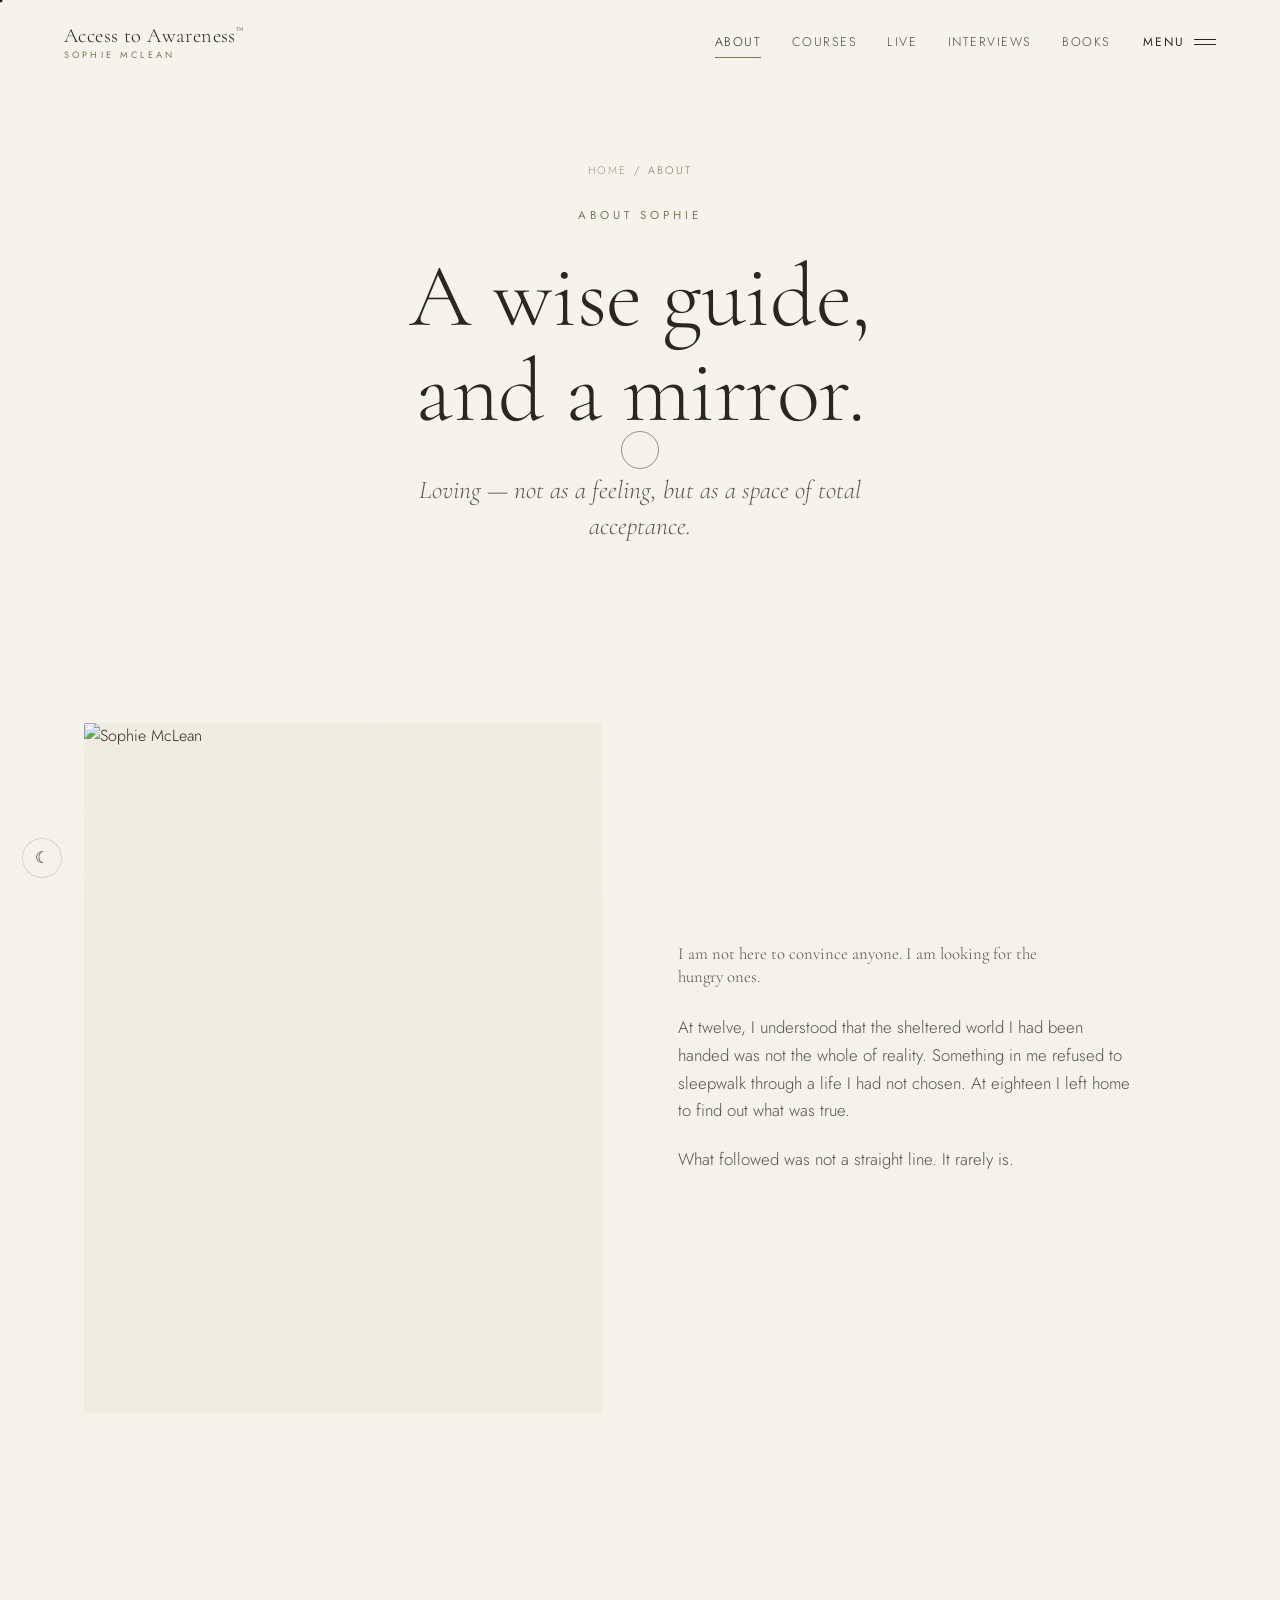
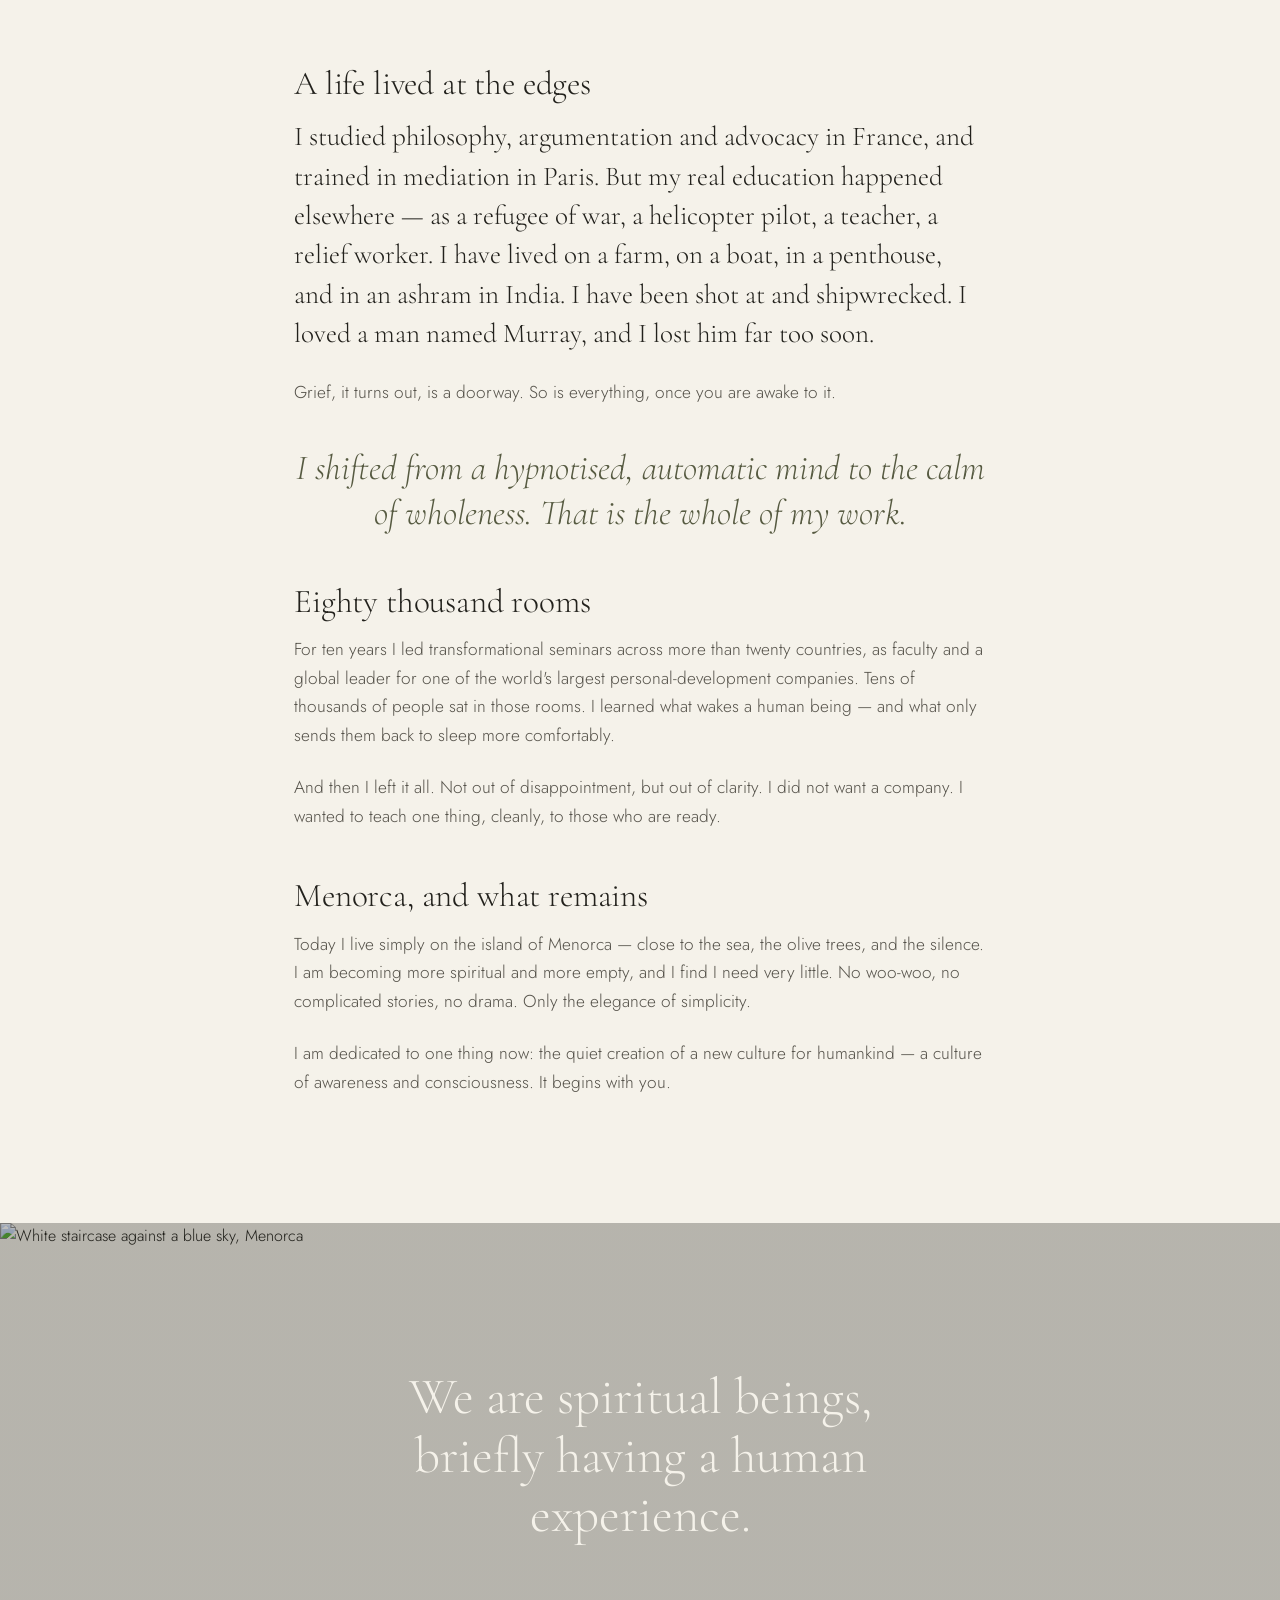
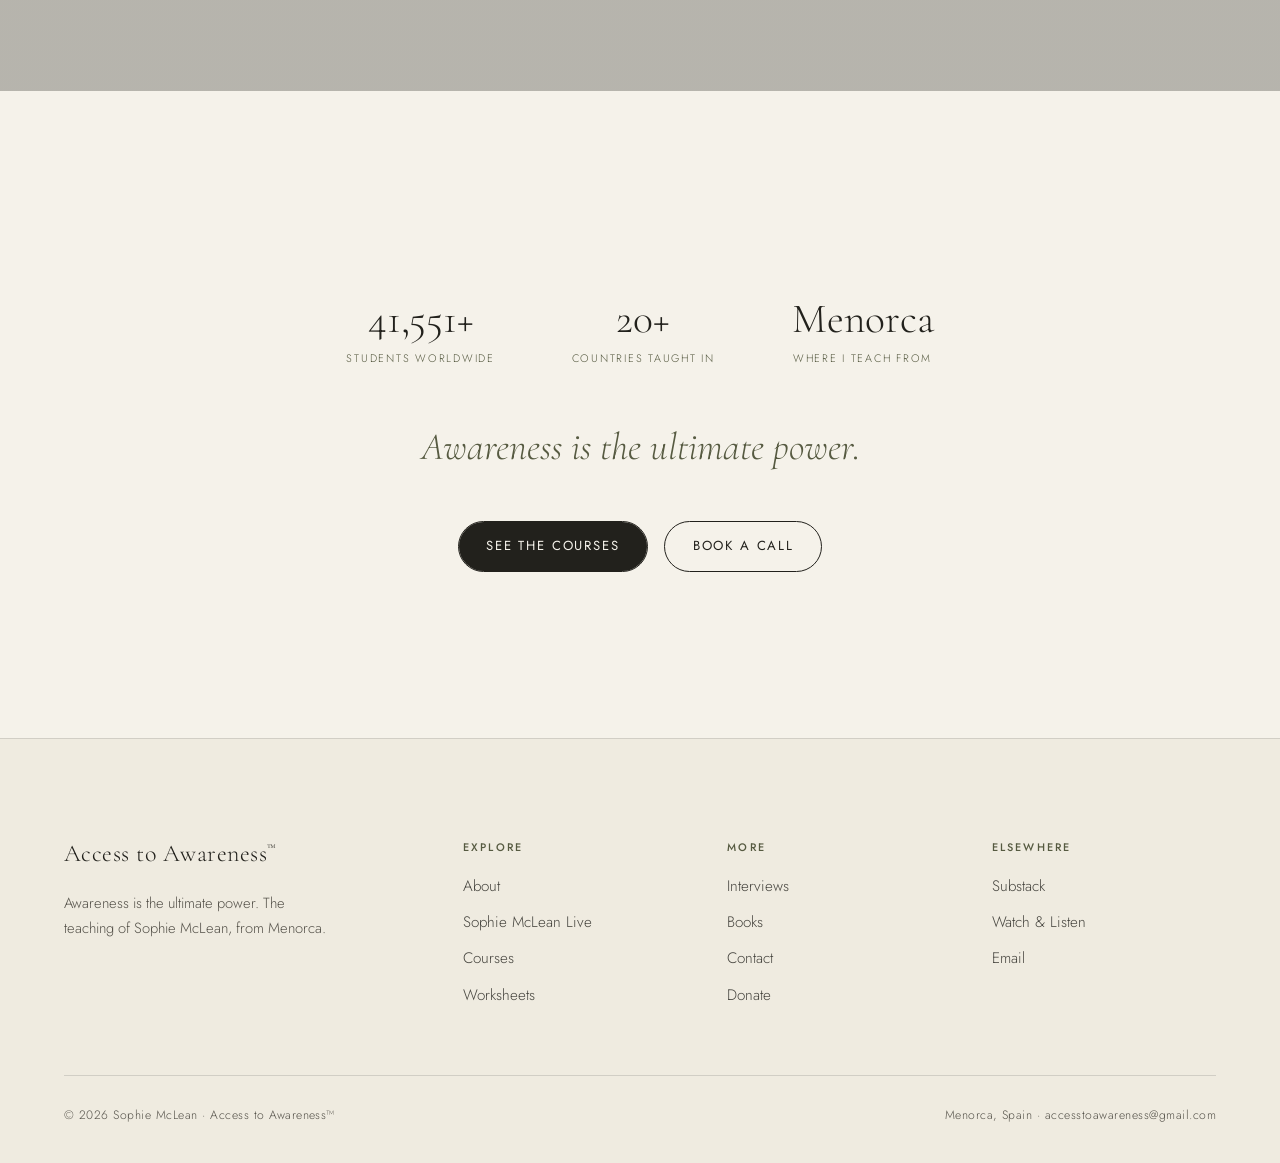
==== about.html @ 6981c4a0 "Build full multi-page site: About, Courses, Live, Interviews, Books, Worksheets, Contact, Donate + s" ====
<!DOCTYPE html>
<html lang="en">
<head>
<meta charset="UTF-8" />
<meta name="viewport" content="width=device-width, initial-scale=1.0" />
<title>About — Access to Awareness™ · Sophie McLean</title>
<meta name="description" content="The story of Sophie McLean — from a sheltered childhood and an awakening at twelve, to teaching tens of thousands, to a simple life in Menorca." />
<link rel="preconnect" href="https://fonts.googleapis.com" />
<link rel="preconnect" href="https://fonts.gstatic.com" crossorigin />
<link href="https://fonts.googleapis.com/css2?family=Cormorant+Garamond:ital,wght@0,300;0,400;0,500;1,300;1,400&family=Jost:wght@300;400;500&display=swap" rel="stylesheet" />
<link rel="stylesheet" href="styles.css" />
</head>
<body>

<div class="grain"></div>
<div class="progress" id="progress"></div>
<div class="cursor-ring" id="ring"></div>
<div class="cursor-dot" id="dot"></div>
<button class="theme-toggle" id="themeToggle" aria-label="Toggle light and dark">☾</button>

<header class="site" id="header">
  <a href="index.html" class="brand" data-hover>Access to Awareness<sup>™</sup><span>Sophie McLean</span></a>
  <div class="nav-right">
    <nav class="nav-links">
      <a href="about.html" class="active">About</a>
      <a href="courses.html">Courses</a>
      <a href="live.html">Live</a>
      <a href="interviews.html">Interviews</a>
      <a href="books.html">Books</a>
    </nav>
    <button class="menu-toggle" id="menuOpen" data-hover>Menu <span class="bars"><i></i><i></i></span></button>
  </div>
</header>

<div class="overlay" id="overlay">
  <button class="close" id="menuClose" data-hover>Close ✕</button>
  <div class="overlay-grid">
    <nav>
      <a href="index.html"><span class="n">01</span>Home</a>
      <a href="about.html" aria-current="page"><span class="n">02</span>About</a>
      <a href="live.html"><span class="n">03</span>Sophie McLean Live</a>
      <a href="courses.html"><span class="n">04</span>Courses</a>
      <a href="worksheets.html"><span class="n">05</span>Worksheets</a>
      <a href="interviews.html"><span class="n">06</span>Interviews</a>
      <a href="books.html"><span class="n">07</span>Books</a>
      <a href="contact.html"><span class="n">08</span>Contact</a>
      <a href="donate.html"><span class="n">09</span>Donate</a>
    </nav>
    <div class="overlay-side">
      <p>For the Master Course and Mentoring, we begin with a conversation.</p>
      <a href="contact.html" class="link-u" data-hover>Book a call →</a><br><br>
      <a href="mailto:accesstoawareness@gmail.com" class="link-u" data-hover>accesstoawareness@gmail.com</a><br><br>
      <a href="https://accesstoawareness.substack.com/" target="_blank" rel="noopener" class="link-u" data-hover>Follow on Substack →</a>
    </div>
  </div>
</div>

<main>

<section class="page-hero">
  <div class="breadcrumb fade-up"><a href="index.html">Home</a> <span>/</span> <span>About</span></div>
  <p class="eyebrow fade-up">About Sophie</p>
  <h1 class="h-xl" data-split>A wise guide, and a mirror.</h1>
  <p class="sub fade-up">Loving — not as a feeling, but as a space of total acceptance.</p>
</section>

<section class="pad-sm">
  <div class="wrap split">
    <div class="split-media tall img-mask fade-up">
      <img src="https://static.wixstatic.com/media/114c2f_4074ce742d4e44aca54e4f12869a3685~mv2.png/v1/fill/w_1000,h_1333,al_c,q_85/file.jpg" alt="Sophie McLean" loading="lazy" />
    </div>
    <div class="split-copy">
      <p class="lead fade-up" style="margin-bottom:1.6rem;">I am not here to convince anyone. I am looking for the hungry ones.</p>
      <p class="fade-up">At twelve, I understood that the sheltered world I had been handed was not the whole of reality. Something in me refused to sleepwalk through a life I had not chosen. At eighteen I left home to find out what was true.</p>
      <p class="fade-up">What followed was not a straight line. It rarely is.</p>
    </div>
  </div>
</section>

<section class="pad-sm">
  <div class="wrap-narrow prose">
    <h3 class="fade-up">A life lived at the edges</h3>
    <p class="fade-up">I studied philosophy, argumentation and advocacy in France, and trained in mediation in Paris. But my real education happened elsewhere — as a refugee of war, a helicopter pilot, a teacher, a relief worker. I have lived on a farm, on a boat, in a penthouse, and in an ashram in India. I have been shot at and shipwrecked. I loved a man named Murray, and I lost him far too soon.</p>
    <p class="fade-up">Grief, it turns out, is a doorway. So is everything, once you are awake to it.</p>

    <p class="pull fade-up">I shifted from a hypnotised, automatic mind to the calm of wholeness. That is the whole of my work.</p>

    <h3 class="fade-up">Eighty thousand rooms</h3>
    <p class="fade-up">For ten years I led transformational seminars across more than twenty countries, as faculty and a global leader for one of the world's largest personal-development companies. Tens of thousands of people sat in those rooms. I learned what wakes a human being — and what only sends them back to sleep more comfortably.</p>
    <p class="fade-up">And then I left it all. Not out of disappointment, but out of clarity. I did not want a company. I wanted to teach one thing, cleanly, to those who are ready.</p>

    <h3 class="fade-up">Menorca, and what remains</h3>
    <p class="fade-up">Today I live simply on the island of Menorca — close to the sea, the olive trees, and the silence. I am becoming more spiritual and more empty, and I find I need very little. No woo-woo, no complicated stories, no drama. Only the elegance of simplicity.</p>
    <p class="fade-up">I am dedicated to one thing now: the quiet creation of a new culture for humankind — a culture of awareness and consciousness. It begins with you.</p>
  </div>
</section>

<section class="band">
  <img src="https://static.wixstatic.com/media/8c7972_aa769ffcf62e41cf9e8beae28effc1e6~mv2.jpg/v1/fill/w_1920,h_1080,al_c,q_82/file.jpg" alt="White staircase against a blue sky, Menorca" loading="lazy" />
  <div class="band-quote"><blockquote>We are spiritual beings, briefly having a human experience.</blockquote></div>
</section>

<section class="pad center">
  <div class="wrap">
    <div class="stats fade-up" style="justify-content:center;gap:clamp(2rem,6vw,5rem);">
      <div class="st"><div class="n" data-count="80000">0</div><div class="k">Students worldwide</div></div>
      <div class="st"><div class="n">20+</div><div class="k">Countries taught in</div></div>
      <div class="st"><div class="n">Menorca</div><div class="k">Where I teach from</div></div>
    </div>
    <p class="whisper fade-up" style="margin-top:3rem;font-size:clamp(1.6rem,3vw,2.4rem);">Awareness is the ultimate power.</p>
    <div class="fade-up" style="margin-top:2.6rem;display:flex;gap:1rem;justify-content:center;flex-wrap:wrap;">
      <a href="courses.html" class="btn btn--fill" data-hover>See the courses</a>
      <a href="contact.html" class="btn" data-hover>Book a call</a>
    </div>
  </div>
</section>

</main>

<footer class="site">
  <div class="foot-grid">
    <div class="foot-brand">
      <a href="index.html" class="brand" data-hover>Access to Awareness<sup>™</sup></a>
      <p>Awareness is the ultimate power. The teaching of Sophie McLean, from Menorca.</p>
    </div>
    <div class="foot-col">
      <h4>Explore</h4>
      <a href="about.html" data-hover>About</a>
      <a href="live.html" data-hover>Sophie McLean Live</a>
      <a href="courses.html" data-hover>Courses</a>
      <a href="worksheets.html" data-hover>Worksheets</a>
    </div>
    <div class="foot-col">
      <h4>More</h4>
      <a href="interviews.html" data-hover>Interviews</a>
      <a href="books.html" data-hover>Books</a>
      <a href="contact.html" data-hover>Contact</a>
      <a href="donate.html" data-hover>Donate</a>
    </div>
    <div class="foot-col">
      <h4>Elsewhere</h4>
      <a href="https://accesstoawareness.substack.com/" target="_blank" rel="noopener" data-hover>Substack</a>
      <a href="interviews.html" data-hover>Watch &amp; Listen</a>
      <a href="mailto:accesstoawareness@gmail.com" data-hover>Email</a>
    </div>
  </div>
  <div class="foot-bottom">
    <span>© <span id="yr"></span> Sophie McLean · Access to Awareness™</span>
    <span>Menorca, Spain · accesstoawareness@gmail.com</span>
  </div>
</footer>

<script src="app.js"></script>
</body>
</html>
---- styles.css ----
/* ============================================================
   ACCESS TO AWARENESS — SOPHIE McLEAN
   Shared design system  ·  quiet-luxury minimalism
   ============================================================ */

:root{
  color-scheme: light;
  --bg:#F5F2EA; --panel:#EFEBE0; --ink:#22211C; --ink-soft:#55524A;
  --olive:#6F7355; --olive-dk:#565A41; --sand:#C9BEA9;
  --line:rgba(34,33,28,0.14); --particle:74,80,56;
  --stay-bg:#22211C; --stay-text:#F5F2EA; --stay-muted:rgba(245,242,234,.62);
  --header-bg:rgba(245,242,234,.82);

  --serif:"Cormorant Garamond", Georgia, "Times New Roman", serif;
  --sans:"Jost", ui-sans-serif, system-ui, -apple-system, "Segoe UI", Helvetica, Arial, sans-serif;
  --ease:cubic-bezier(0.22,1,0.36,1);
  --gutter:clamp(1.4rem,5vw,6rem); --maxw:1240px;
}
@media (prefers-color-scheme:dark){
  :root{
    color-scheme: dark;
    --bg:#161610; --panel:#1E1E16; --ink:#ECE7DA; --ink-soft:#A7A192;
    --olive:#9AA372; --olive-dk:#B4BD88; --sand:#C9BEA9;
    --line:rgba(236,231,218,0.14); --particle:143,151,108;
    --stay-bg:#20201A; --stay-text:#ECE7DA; --stay-muted:rgba(236,231,218,.6);
    --header-bg:rgba(22,22,16,.82);
  }
}
:root[data-theme="light"]{
  color-scheme: light;
  --bg:#F5F2EA; --panel:#EFEBE0; --ink:#22211C; --ink-soft:#55524A;
  --olive:#6F7355; --olive-dk:#565A41; --sand:#C9BEA9;
  --line:rgba(34,33,28,0.14); --particle:74,80,56;
  --stay-bg:#22211C; --stay-text:#F5F2EA; --stay-muted:rgba(245,242,234,.62);
  --header-bg:rgba(245,242,234,.82);
}
:root[data-theme="dark"]{
  color-scheme: dark;
  --bg:#161610; --panel:#1E1E16; --ink:#ECE7DA; --ink-soft:#A7A192;
  --olive:#9AA372; --olive-dk:#B4BD88; --sand:#C9BEA9;
  --line:rgba(236,231,218,0.14); --particle:143,151,108;
  --stay-bg:#20201A; --stay-text:#ECE7DA; --stay-muted:rgba(236,231,218,.6);
  --header-bg:rgba(22,22,16,.82);
}

*{ margin:0; padding:0; box-sizing:border-box; }
html{ scroll-behavior:smooth; -webkit-font-smoothing:antialiased; text-rendering:optimizeLegibility; }
body{ background:var(--bg); color:var(--ink); font-family:var(--sans); font-weight:300; line-height:1.65; overflow-x:hidden; }
img{ max-width:100%; display:block; }

.grain{ position:fixed; inset:0; z-index:9998; pointer-events:none; opacity:.5; mix-blend-mode:soft-light;
  background-image:url("data:image/svg+xml,%3Csvg xmlns='http://www.w3.org/2000/svg' width='140' height='140'%3E%3Cfilter id='n'%3E%3CfeTurbulence type='fractalNoise' baseFrequency='0.85' numOctaves='3' stitchTiles='stitch'/%3E%3C/filter%3E%3Crect width='100%25' height='100%25' filter='url(%23n)'/%3E%3C/svg%3E"); }
.progress{ position:fixed; top:0; left:0; height:1px; width:0%; background:var(--olive); z-index:9997; }

.cursor-ring,.cursor-dot{ position:fixed; top:0; left:0; z-index:9999; pointer-events:none; border-radius:50%; transform:translate(-50%,-50%); }
.cursor-ring{ width:38px; height:38px; border:1px solid color-mix(in srgb,var(--ink) 45%,transparent); transition:width .3s var(--ease),height .3s var(--ease),border-color .3s var(--ease); }
.cursor-dot{ width:5px; height:5px; background:var(--ink); }
body.hovering .cursor-ring{ width:64px; height:64px; border-color:var(--olive); }
@media (hover:none),(pointer:coarse){ .cursor-ring,.cursor-dot{ display:none; } }

/* ---- type ---- */
.eyebrow{ font-family:var(--sans); font-weight:400; font-size:.72rem; letter-spacing:.34em; text-transform:uppercase; color:var(--olive); }
h1,h2,h3,h4{ font-family:var(--serif); font-weight:300; line-height:1.06; letter-spacing:-.005em; text-wrap:balance; }
.display{ font-size:clamp(3rem,9vw,8.6rem); }
.h-xl{ font-size:clamp(2.8rem,7vw,6rem); }
.h-lg{ font-size:clamp(2.4rem,5.5vw,5rem); }
.h-md{ font-size:clamp(1.9rem,3.4vw,3.1rem); }
.h-sm{ font-size:clamp(1.5rem,2.4vw,2.1rem); }
.lead{ font-family:var(--serif); font-size:clamp(1.35rem,2.4vw,2rem); font-weight:300; line-height:1.4; color:var(--ink); }
.body{ font-size:1.02rem; color:var(--ink-soft); max-width:44ch; }
.italic{ font-style:italic; }

/* ---- reveal ---- */
.reveal-line{ display:inline-block; overflow:hidden; vertical-align:top; padding-bottom:.14em; margin-bottom:-.14em; }
.word{ display:inline-block; transform:translateY(120%); transition:transform 1s var(--ease); }
.in .word{ transform:translateY(0); }
.fade-up{ opacity:0; transform:translateY(28px); transition:opacity 1.1s ease, transform 1.1s var(--ease); }
.fade-up.in{ opacity:1; transform:none; }
.img-mask{ overflow:hidden; }
.img-mask img{ transform:scale(1.12); transition:transform 1.6s var(--ease); }
.img-mask.in img{ transform:scale(1); }

/* ---- buttons / links ---- */
.btn{ --c:var(--ink); position:relative; display:inline-flex; align-items:center; gap:.7em; font-family:var(--sans); font-weight:400; font-size:.82rem; letter-spacing:.14em; text-transform:uppercase; color:var(--c); text-decoration:none; padding:1.05em 2.1em; border:1px solid var(--c); border-radius:100px; overflow:hidden; background:transparent; transition:color .5s var(--ease); cursor:pointer; z-index:0; }
.btn::before{ content:""; position:absolute; inset:0; z-index:-1; background:var(--c); transform:scaleY(0); transform-origin:bottom; transition:transform .5s var(--ease); }
.btn:hover{ color:var(--bg); }
.btn:hover::before{ transform:scaleY(1); }
.btn--fill{ color:var(--bg); }
.btn--fill::before{ transform:scaleY(1); }
.btn--fill:hover{ color:var(--ink); }
.btn--fill:hover::before{ transform:scaleY(0); }
.link-u{ position:relative; color:var(--ink); text-decoration:none; font-size:.82rem; letter-spacing:.14em; text-transform:uppercase; font-weight:400; white-space:nowrap; }
.link-u::after{ content:""; position:absolute; left:0; bottom:-4px; height:1px; width:100%; background:currentColor; transform:scaleX(0); transform-origin:right; transition:transform .5s var(--ease); }
.link-u:hover::after{ transform:scaleX(1); transform-origin:left; }

/* ---- header ---- */
header.site{ position:fixed; top:0; left:0; width:100%; z-index:1000; display:flex; align-items:center; justify-content:space-between; padding:1.6rem var(--gutter); transition:transform .5s var(--ease),background .5s,padding .5s var(--ease),border-color .5s; border-bottom:1px solid transparent; }
header.site.hidden{ transform:translateY(-100%); }
header.site.scrolled{ background:var(--header-bg); backdrop-filter:blur(14px); padding:1rem var(--gutter); border-bottom:1px solid var(--line); }
.brand{ font-family:var(--serif); font-size:1.28rem; letter-spacing:.02em; color:var(--ink); text-decoration:none; line-height:1; }
.brand sup{ font-size:.5em; vertical-align:super; }
.brand span{ display:block; font-family:var(--sans); font-size:.58rem; font-weight:400; letter-spacing:.34em; text-transform:uppercase; color:var(--olive); margin-top:.4em; }
.nav-right{ display:flex; align-items:center; gap:2rem; }
.nav-links{ display:flex; gap:1.9rem; }
.nav-links a{ font-family:var(--sans); font-size:.78rem; letter-spacing:.12em; text-transform:uppercase; color:var(--ink); text-decoration:none; opacity:.85; position:relative; }
.nav-links a::after{ content:""; position:absolute; left:0; bottom:-5px; height:1px; width:100%; background:var(--olive); transform:scaleX(0); transform-origin:right; transition:transform .45s var(--ease); }
.nav-links a:hover,.nav-links a.active{ opacity:1; }
.nav-links a:hover::after,.nav-links a.active::after{ transform:scaleX(1); transform-origin:left; }
.menu-toggle{ display:flex; align-items:center; gap:.7em; background:none; border:none; font-family:var(--sans); font-size:.76rem; letter-spacing:.18em; text-transform:uppercase; color:var(--ink); cursor:pointer; }
.menu-toggle .bars{ display:inline-flex; flex-direction:column; gap:4px; width:22px; }
.menu-toggle .bars i{ height:1px; width:100%; background:var(--ink); display:block; }
@media(max-width:1040px){ .nav-links{ display:none; } }

/* ---- overlay menu ---- */
.overlay{ position:fixed; inset:0; z-index:1200; background:#161610; color:#ECE7DA; display:flex; flex-direction:column; justify-content:center; padding:var(--gutter); clip-path:circle(0% at calc(100% - 5rem) 3rem); pointer-events:none; transition:clip-path .8s var(--ease); }
.overlay.open{ clip-path:circle(150% at calc(100% - 5rem) 3rem); pointer-events:auto; }
.overlay .close{ position:absolute; top:1.6rem; right:var(--gutter); background:none; border:none; color:#ECE7DA; font-family:var(--sans); font-size:.8rem; letter-spacing:.2em; text-transform:uppercase; cursor:pointer; }
.overlay-grid{ display:grid; grid-template-columns:1.4fr 1fr; gap:3rem; align-items:end; max-width:var(--maxw); margin:0 auto; width:100%; }
.overlay nav{ display:flex; flex-direction:column; gap:.1rem; }
.overlay nav a{ font-family:var(--serif); font-size:clamp(1.7rem,3.8vw,2.9rem); font-weight:300; color:#ECE7DA; text-decoration:none; line-height:1.24; opacity:.55; transition:opacity .4s,padding-left .4s var(--ease); width:fit-content; }
.overlay nav a:hover,.overlay nav a[aria-current]{ opacity:1; padding-left:.6rem; }
.overlay nav a .n{ font-family:var(--sans); font-size:.6rem; letter-spacing:.2em; vertical-align:top; color:#9AA372; margin-right:.7em; }
.overlay-side{ border-left:1px solid rgba(236,231,218,.18); padding-left:2.4rem; }
.overlay-side p{ color:rgba(236,231,218,.6); font-size:.92rem; margin-bottom:1.4rem; max-width:30ch; }
.overlay-side a{ color:#ECE7DA; }
@media(max-width:760px){ .overlay-grid{ grid-template-columns:1fr; gap:2rem; } .overlay-side{ border:none; padding-left:0; } }

/* ---- layout ---- */
main{ position:relative; }
.wrap{ max-width:var(--maxw); margin:0 auto; padding-left:var(--gutter); padding-right:var(--gutter); }
.wrap-narrow{ max-width:820px; margin:0 auto; padding-left:var(--gutter); padding-right:var(--gutter); }
.pad{ padding-top:clamp(6rem,13vw,11rem); padding-bottom:clamp(6rem,13vw,11rem); }
.pad-sm{ padding-top:clamp(4rem,8vw,7rem); padding-bottom:clamp(4rem,8vw,7rem); }
.center{ text-align:center; }
.panel{ background:var(--panel); }
.ink-section{ background:var(--stay-bg); color:var(--stay-text); }
.ink-section .eyebrow{ color:var(--sand); }
.ink-section h1,.ink-section h2,.ink-section h3{ color:var(--stay-text); }
.ink-section p{ color:var(--stay-muted); }
.sec-head{ margin-bottom:4rem; }
.sec-head .eyebrow{ display:block; margin-bottom:1.4rem; }

/* ---- home hero ---- */
.hero{ position:relative; min-height:100svh; display:flex; align-items:center; justify-content:center; text-align:center; padding:8rem var(--gutter) 6rem; }
#sphere{ position:absolute; inset:0; width:100%; height:100%; display:block; z-index:0; }
.hero-veil{ position:absolute; inset:0; z-index:1; background:radial-gradient(ellipse 60% 55% at 50% 46%, color-mix(in srgb,var(--bg) 55%,transparent) 0%, transparent 70%); pointer-events:none; }
.hero-inner{ position:relative; z-index:2; max-width:1000px; }
.hero .eyebrow{ margin-bottom:2rem; }
.hero .lead{ margin:2.2rem auto 0; max-width:34ch; color:var(--ink-soft); }
.hero-cta{ margin-top:3rem; display:flex; gap:1rem; justify-content:center; flex-wrap:wrap; }
.scrollcue{ position:absolute; bottom:2.2rem; left:50%; transform:translateX(-50%); z-index:2; display:flex; flex-direction:column; align-items:center; gap:.8rem; }
.scrollcue span{ font-size:.62rem; letter-spacing:.3em; text-transform:uppercase; color:var(--ink-soft); }
.scrollcue .l{ width:1px; height:52px; background:linear-gradient(var(--olive),transparent); position:relative; overflow:hidden; }
.scrollcue .l::after{ content:""; position:absolute; top:-50%; left:0; width:100%; height:50%; background:var(--ink); animation:cue 2.4s var(--ease) infinite; }
@keyframes cue{ 0%{ top:-50%; } 60%,100%{ top:100%; } }

/* ---- interior page hero ---- */
.page-hero{ padding:clamp(9rem,18vh,13rem) var(--gutter) clamp(3rem,6vw,5rem); text-align:center; position:relative; }
.page-hero .eyebrow{ display:block; margin-bottom:1.6rem; }
.page-hero h1{ margin:0 auto; max-width:16ch; }
.page-hero .sub{ margin:2rem auto 0; max-width:46ch; color:var(--ink-soft); font-family:var(--serif); font-size:clamp(1.2rem,2vw,1.6rem); font-style:italic; line-height:1.4; }
.page-hero .breadcrumb{ display:flex; gap:.6em; justify-content:center; font-size:.68rem; letter-spacing:.2em; text-transform:uppercase; color:var(--olive); margin-bottom:1.6rem; }
.page-hero .breadcrumb a{ color:var(--olive); text-decoration:none; opacity:.75; }
.page-hero .breadcrumb a:hover{ opacity:1; }

/* ---- marquee ---- */
.marquee{ border-top:1px solid var(--line); border-bottom:1px solid var(--line); overflow:hidden; padding:1.7rem 0; white-space:nowrap; }
.marquee-track{ display:inline-block; will-change:transform; animation:scrollx 42s linear infinite; }
@keyframes scrollx{ from{ transform:translateX(0);} to{ transform:translateX(-50%);} }
.marquee-track span{ font-family:var(--serif); font-style:italic; font-size:clamp(1.4rem,2.6vw,2.3rem); color:var(--ink); padding:0 2.2rem; }
.marquee-track span::after{ content:"·"; color:var(--olive); margin-left:4.4rem; }

/* ---- invite / prose ---- */
.invite{ text-align:center; }
.invite .lead{ max-width:26ch; margin:0 auto; }
.invite-body{ margin:2.6rem auto 0; max-width:52ch; color:var(--ink-soft); font-size:1.08rem; }
.invite-body p{ margin-bottom:1.4rem; }
.whisper{ margin-top:2.6rem; font-family:var(--serif); font-style:italic; font-size:1.25rem; color:var(--olive-dk); }
.prose p{ color:var(--ink-soft); font-size:1.08rem; margin-bottom:1.5rem; }
.prose p:first-of-type{ font-family:var(--serif); font-size:clamp(1.3rem,2.2vw,1.7rem); color:var(--ink); line-height:1.45; }
.prose h3{ font-size:clamp(1.6rem,2.6vw,2.2rem); margin:3rem 0 1rem; }
.prose .pull{ font-family:var(--serif); font-style:italic; font-size:clamp(1.5rem,2.8vw,2.2rem); color:var(--olive-dk); line-height:1.3; margin:2.4rem 0; text-align:center; }

/* ---- offers list ---- */
.offer{ display:grid; grid-template-columns:auto 1fr auto; gap:2.5rem; align-items:center; padding:2.8rem 0; border-top:1px solid var(--line); text-decoration:none; color:var(--ink); transition:padding .5s var(--ease); }
.offer:last-child{ border-bottom:1px solid var(--line); }
.offer .num{ font-family:var(--sans); font-size:.78rem; letter-spacing:.1em; color:var(--olive); align-self:flex-start; padding-top:.6rem; }
.offer .mid h3{ font-size:clamp(1.9rem,3.4vw,2.9rem); transition:transform .5s var(--ease); }
.offer .mid p{ color:var(--ink-soft); max-width:52ch; margin-top:.7rem; font-size:1rem; }
.offer .meta{ display:flex; gap:1.4rem; margin-top:1rem; flex-wrap:wrap; }
.offer .meta span{ font-size:.68rem; letter-spacing:.16em; text-transform:uppercase; color:var(--olive-dk); border:1px solid var(--line); border-radius:100px; padding:.35em 1em; }
.offer .go{ font-family:var(--sans); font-size:.76rem; letter-spacing:.14em; text-transform:uppercase; white-space:nowrap; display:flex; align-items:center; gap:.6em; transition:transform .5s var(--ease),color .5s; color:var(--ink-soft); }
.offer .go svg{ width:26px; transition:transform .5s var(--ease); }
.offer:hover{ padding-left:1.2rem; padding-right:.4rem; }
.offer:hover .mid h3{ transform:translateX(6px); }
.offer:hover .go{ color:var(--olive-dk); }
.offer:hover .go svg{ transform:translateX(8px); }
@media(max-width:760px){ .offer{ grid-template-columns:1fr; gap:.9rem; padding:2.2rem 0; } .offer .num{ padding-top:0; } .offer .go{ margin-top:.6rem; } }

/* ---- two-column media ---- */
.split{ display:grid; grid-template-columns:1fr 1fr; gap:clamp(2.5rem,6vw,6rem); align-items:center; }
.split.reverse .split-media{ order:2; }
.split-media{ position:relative; aspect-ratio:4/5; border-radius:2px; overflow:hidden; background:var(--panel); }
.split-media img{ width:100%; height:100%; object-fit:cover; }
.split-media.tall{ aspect-ratio:3/4; }
.split-media.wide{ aspect-ratio:1/1; }
.split-copy p{ color:var(--ink-soft); margin-bottom:1.3rem; font-size:1.05rem; max-width:46ch; }
.split-copy .eyebrow{ display:block; margin-bottom:1.4rem; }
.about-truth{ font-family:var(--serif); font-style:italic; font-size:clamp(1.5rem,2.6vw,2.1rem); color:var(--ink); line-height:1.3; }
.stats{ display:flex; gap:2.8rem; margin-top:2.6rem; flex-wrap:wrap; }
.stats .st .n{ font-family:var(--serif); font-size:2.6rem; line-height:1; }
.stats .st .k{ font-size:.68rem; letter-spacing:.16em; text-transform:uppercase; color:var(--olive-dk); margin-top:.6rem; }
@media(max-width:820px){ .split{ grid-template-columns:1fr; } .split.reverse .split-media{ order:0; } .split-media{ max-width:460px; } }

/* ---- full-bleed image band ---- */
.band{ position:relative; height:clamp(340px,52vh,620px); overflow:hidden; }
.band img{ width:100%; height:100%; object-fit:cover; }
.band .band-quote{ position:absolute; inset:0; display:flex; align-items:center; justify-content:center; text-align:center; padding:2rem; background:linear-gradient(rgba(20,20,14,.28),rgba(20,20,14,.28)); }
.band .band-quote blockquote{ font-family:var(--serif); font-weight:300; color:#F5F2EA; font-size:clamp(1.8rem,4vw,3.4rem); max-width:20ch; line-height:1.15; }

/* ---- quote ---- */
.quote{ text-align:center; }
.quote blockquote{ font-family:var(--serif); font-weight:300; font-size:clamp(2rem,5vw,4rem); line-height:1.14; max-width:18ch; margin:0 auto; }
.quote .attr{ margin-top:2.2rem; font-size:.74rem; letter-spacing:.22em; text-transform:uppercase; color:var(--olive-dk); }

/* ---- books ---- */
.books-grid{ display:grid; grid-template-columns:1fr 1fr; gap:clamp(2.5rem,6vw,5rem); }
.book{ display:flex; gap:2.2rem; align-items:flex-start; }
.book-cover{ flex:0 0 168px; border-radius:2px; box-shadow:0 24px 50px -24px rgba(0,0,0,.5); overflow:hidden; transition:transform .6s var(--ease); background:var(--panel); }
.book-cover img{ width:100%; height:auto; }
.book:hover .book-cover{ transform:translateY(-8px) rotate(-1.4deg); }
.book-info h3{ font-size:1.7rem; }
.book-info .by{ font-size:.7rem; letter-spacing:.18em; text-transform:uppercase; color:var(--olive); margin:.5rem 0 .9rem; }
.book-info p{ color:var(--ink-soft); font-size:.98rem; margin:0 0 1.2rem; max-width:38ch; }
@media(max-width:520px){ .books-grid{ grid-template-columns:1fr; } .book{ flex-direction:column; } .book-cover{ flex-basis:auto; max-width:200px; } }

/* ---- card grid (events, interviews) ---- */
.cards{ display:grid; grid-template-columns:repeat(auto-fill,minmax(280px,1fr)); gap:clamp(1.6rem,3vw,2.4rem); }
.card{ display:block; text-decoration:none; color:var(--ink); border:1px solid var(--line); border-radius:3px; overflow:hidden; background:var(--bg); transition:transform .5s var(--ease),border-color .5s; }
.card:hover{ transform:translateY(-6px); border-color:var(--olive); }
.card .card-media{ aspect-ratio:16/10; overflow:hidden; background:var(--panel); }
.card .card-media img{ width:100%; height:100%; object-fit:cover; transition:transform .8s var(--ease); }
.card:hover .card-media img{ transform:scale(1.05); }
.card .card-body{ padding:1.5rem 1.5rem 1.8rem; }
.card .k{ font-size:.64rem; letter-spacing:.2em; text-transform:uppercase; color:var(--olive); }
.card h3{ font-size:1.4rem; margin:.7rem 0 .5rem; line-height:1.15; }
.card p{ color:var(--ink-soft); font-size:.92rem; }

/* ---- events list ---- */
.event{ display:grid; grid-template-columns:auto 1fr auto; gap:2.2rem; align-items:center; padding:2.2rem 0; border-top:1px solid var(--line); }
.event:last-child{ border-bottom:1px solid var(--line); }
.event .when{ font-family:var(--serif); font-size:1.3rem; color:var(--olive-dk); min-width:8ch; }
.event .what h3{ font-size:1.5rem; }
.event .what p{ color:var(--ink-soft); font-size:.95rem; margin-top:.3rem; }
@media(max-width:680px){ .event{ grid-template-columns:1fr; gap:.6rem; } }

/* ---- stay / newsletter ---- */
.form{ display:flex; gap:.8rem; max-width:460px; margin:2.6rem auto 0; flex-wrap:wrap; justify-content:center; }
.form input{ flex:1 1 240px; background:transparent; border:none; border-bottom:1px solid color-mix(in srgb,var(--stay-text) 35%,transparent); color:var(--stay-text); font-family:var(--sans); font-size:1rem; padding:.9rem .4rem; outline:none; transition:border-color .4s; }
.form input::placeholder{ color:color-mix(in srgb,var(--stay-text) 40%,transparent); }
.form input:focus{ border-color:var(--olive); }
.form button{ background:var(--stay-text); color:var(--stay-bg); border:none; border-radius:100px; padding:.95em 2rem; font-family:var(--sans); font-size:.78rem; letter-spacing:.14em; text-transform:uppercase; cursor:pointer; transition:background .4s,color .4s; }
.form button:hover{ background:var(--olive); color:#fff; }
.form-note{ margin-top:1rem; font-size:.8rem; color:var(--sand); min-height:1.2em; letter-spacing:.05em; }
.sub-line{ margin-top:1.8rem; font-size:.82rem; }
.sub-line a{ color:var(--sand); }

/* ---- contact / booking ---- */
.contact-grid{ display:grid; grid-template-columns:1fr 1fr; gap:clamp(2.5rem,6vw,5rem); align-items:start; }
.note-card{ border:1px solid var(--line); border-radius:3px; padding:2.2rem; }
.note-card h3{ font-size:1.5rem; margin-bottom:.8rem; }
.note-card p{ color:var(--ink-soft); font-size:.98rem; margin-bottom:1rem; }
.who-list{ list-style:none; display:flex; flex-direction:column; gap:1.1rem; margin:1.6rem 0; }
.who-list li{ display:flex; gap:1rem; align-items:flex-start; color:var(--ink-soft); }
.who-list li::before{ content:""; flex:0 0 8px; height:8px; margin-top:.55em; border-radius:50%; background:var(--olive); }
@media(max-width:760px){ .contact-grid{ grid-template-columns:1fr; } }

/* ---- final cta ---- */
.final{ text-align:center; }
.final h2{ max-width:16ch; margin:0 auto; }
.final p{ color:var(--ink-soft); margin:1.8rem auto 2.6rem; max-width:42ch; }
.final .humour{ margin-top:3.5rem; font-family:var(--serif); font-style:italic; font-size:1.15rem; color:var(--olive-dk); }
.micro{ font-size:.82rem; color:var(--olive); letter-spacing:.02em; margin-top:1.2rem; }

/* ---- footer ---- */
footer.site{ background:var(--panel); border-top:1px solid var(--line); padding:clamp(4rem,8vw,7rem) var(--gutter) 2.4rem; }
.foot-grid{ max-width:var(--maxw); margin:0 auto; display:grid; grid-template-columns:1.6fr 1fr 1fr 1fr; gap:2.5rem; }
.foot-brand .brand{ font-size:1.5rem; }
.foot-brand p{ color:var(--ink-soft); font-size:.92rem; margin-top:1.4rem; max-width:30ch; }
.foot-col h4{ font-family:var(--sans); font-weight:500; font-size:.68rem; letter-spacing:.2em; text-transform:uppercase; color:var(--olive-dk); margin-bottom:1.3rem; }
.foot-col a{ display:block; color:var(--ink); text-decoration:none; font-size:.95rem; margin-bottom:.7rem; opacity:.82; transition:opacity .3s, padding-left .3s var(--ease); width:fit-content; }
.foot-col a:hover{ opacity:1; padding-left:.4rem; }
.foot-bottom{ max-width:var(--maxw); margin:3.5rem auto 0; padding-top:1.8rem; border-top:1px solid var(--line); display:flex; justify-content:space-between; flex-wrap:wrap; gap:1rem; font-size:.76rem; color:var(--ink-soft); letter-spacing:.04em; }
@media(max-width:860px){ .foot-grid{ grid-template-columns:1fr 1fr; } .foot-brand{ grid-column:1/-1; } }

/* ---- theme toggle ---- */
.theme-toggle{ position:fixed; bottom:1.4rem; left:1.4rem; z-index:1100; width:40px; height:40px; border-radius:50%; border:1px solid var(--line); background:var(--header-bg); backdrop-filter:blur(10px); color:var(--ink); cursor:pointer; font-size:1rem; display:flex; align-items:center; justify-content:center; transition:transform .4s var(--ease); }
.theme-toggle:hover{ transform:scale(1.08); }

@media (prefers-reduced-motion:reduce){
  *{ animation:none !important; transition:none !important; }
  .word{ transform:none !important; } .fade-up{ opacity:1 !important; transform:none !important; }
  .img-mask img{ transform:none !important; }
  html{ scroll-behavior:auto; }
}
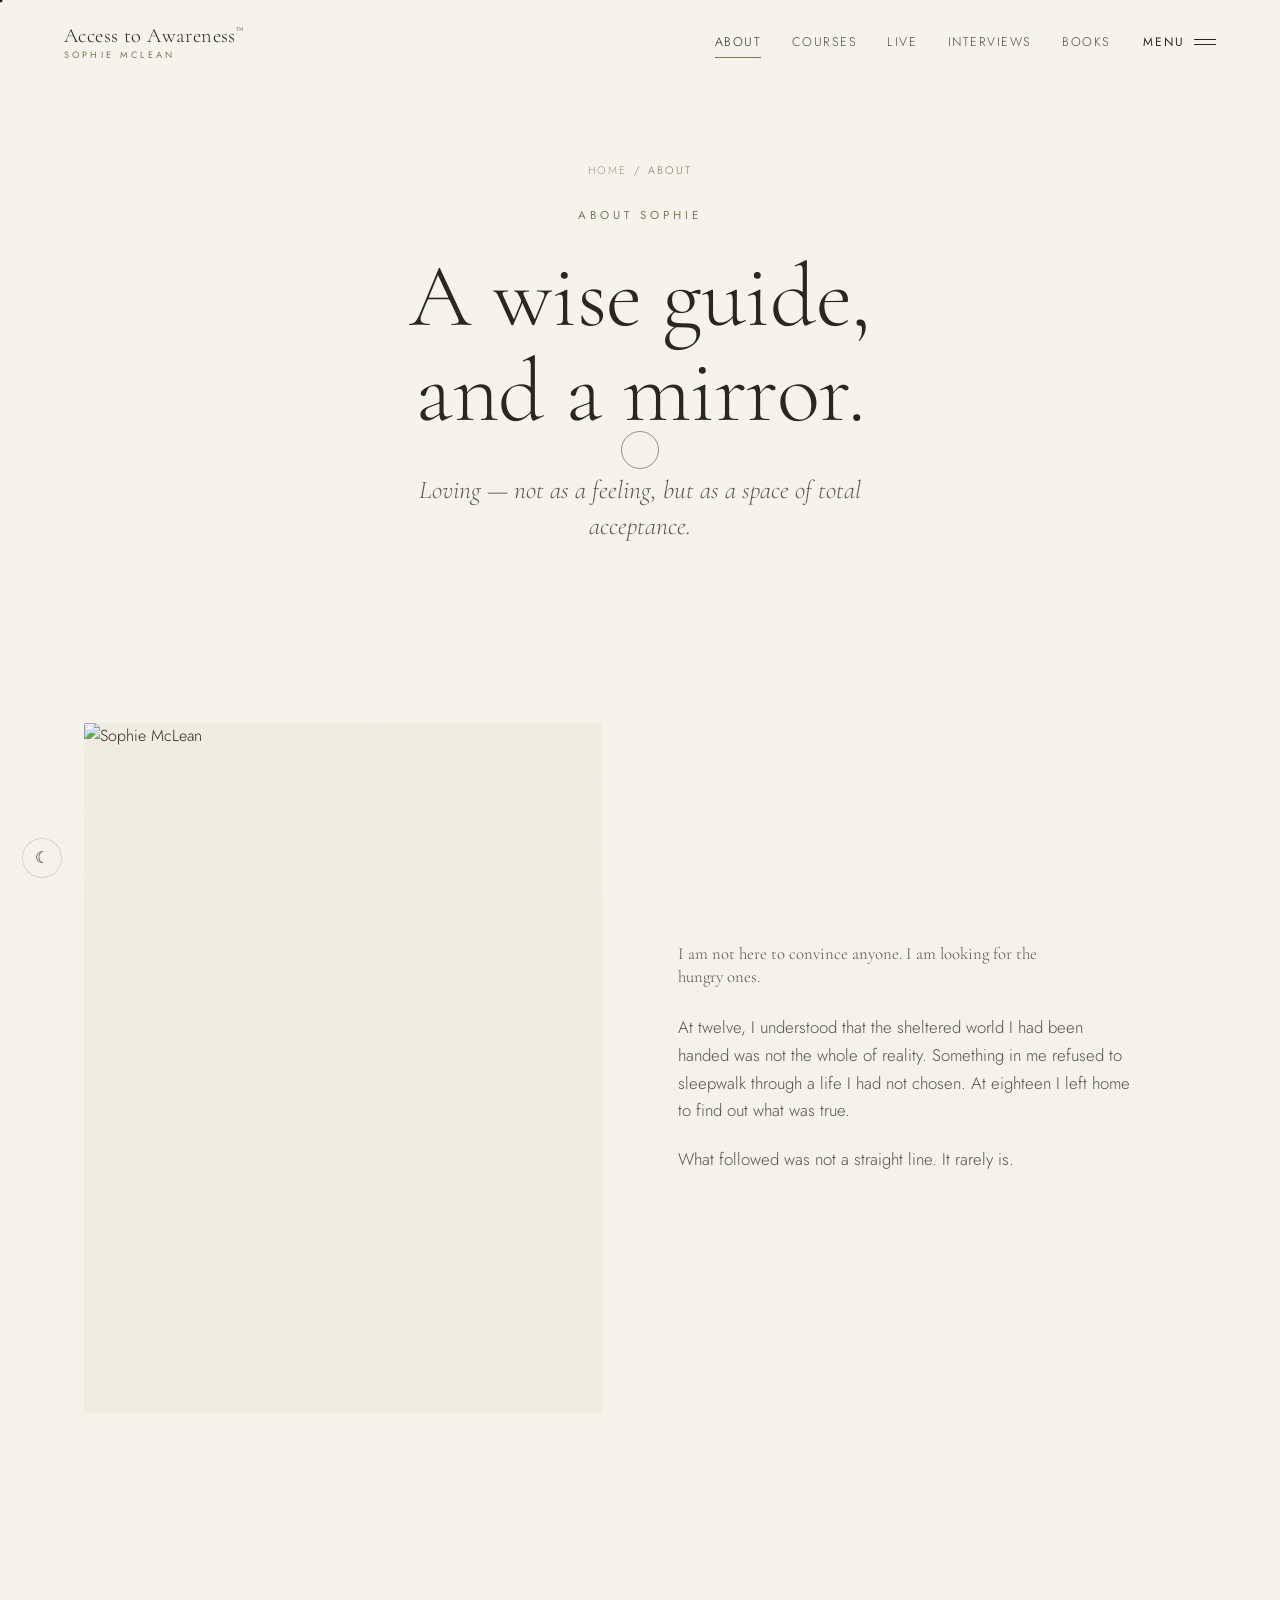
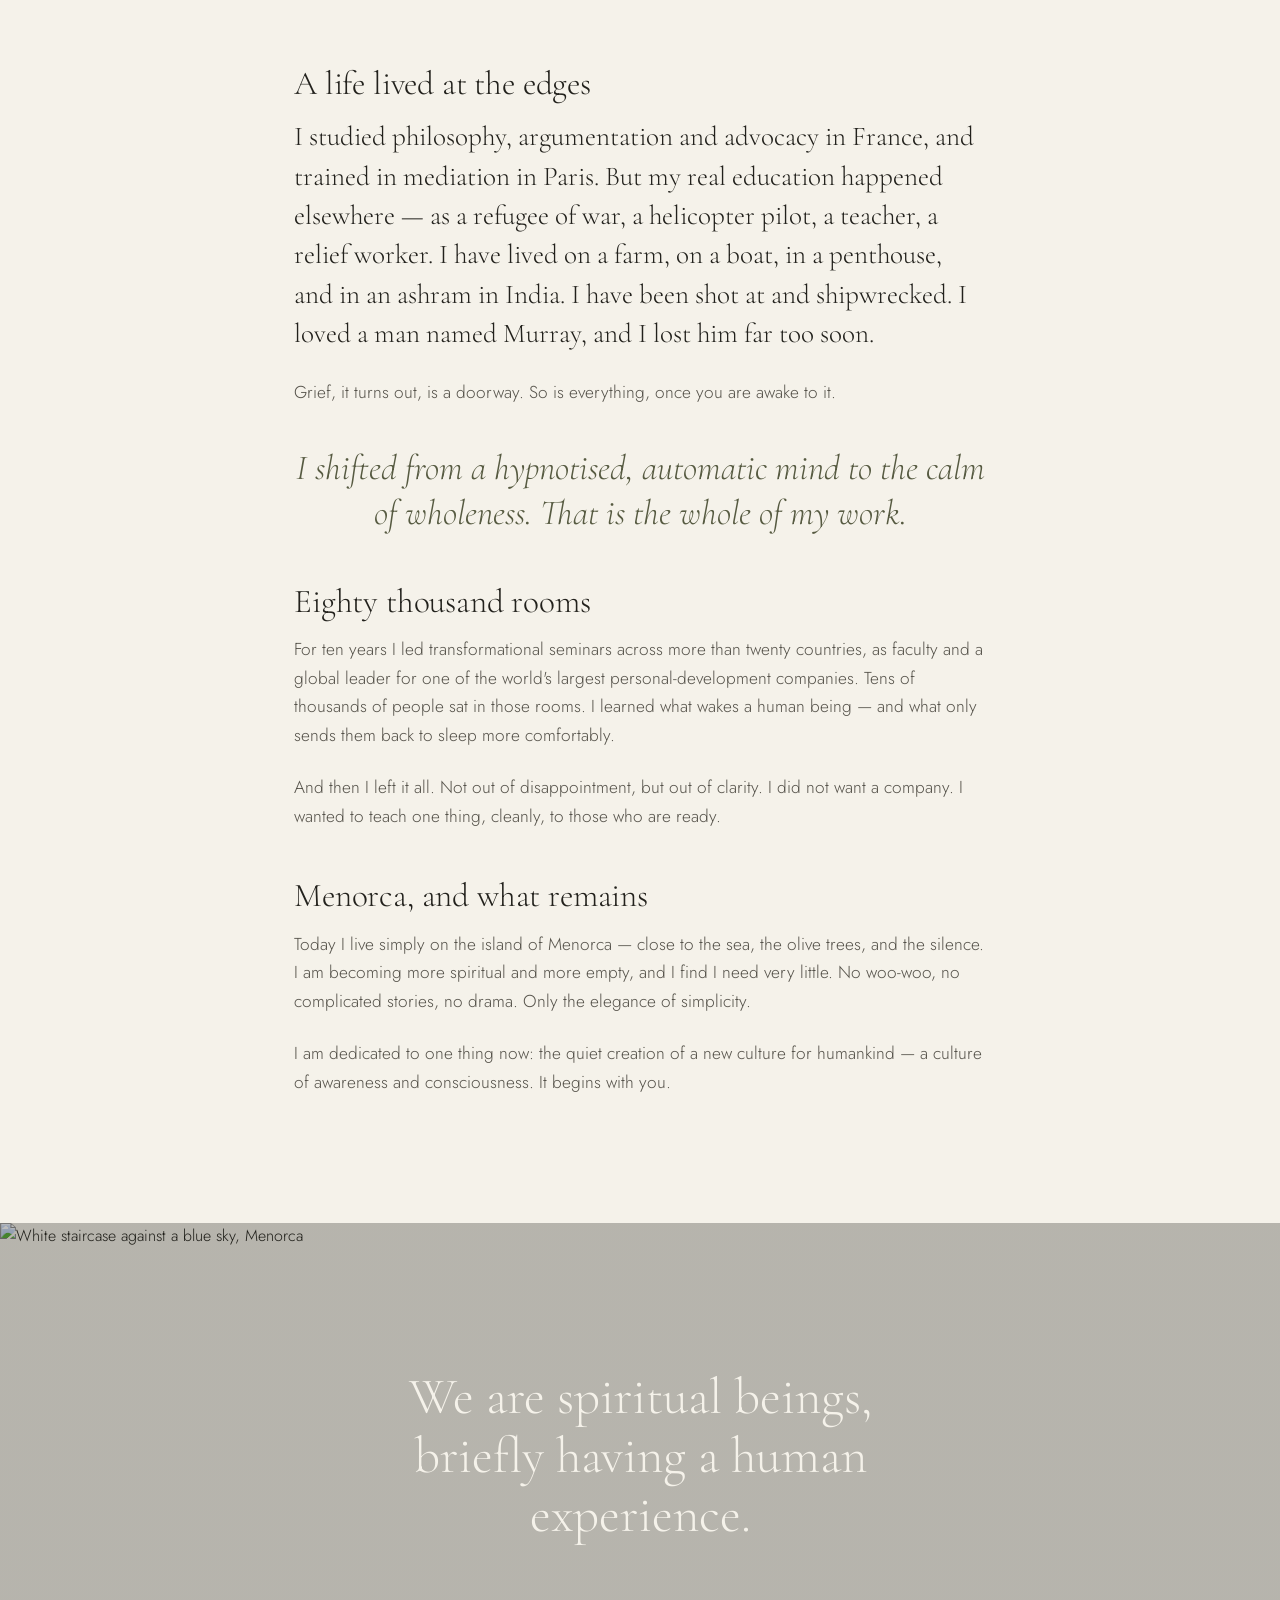
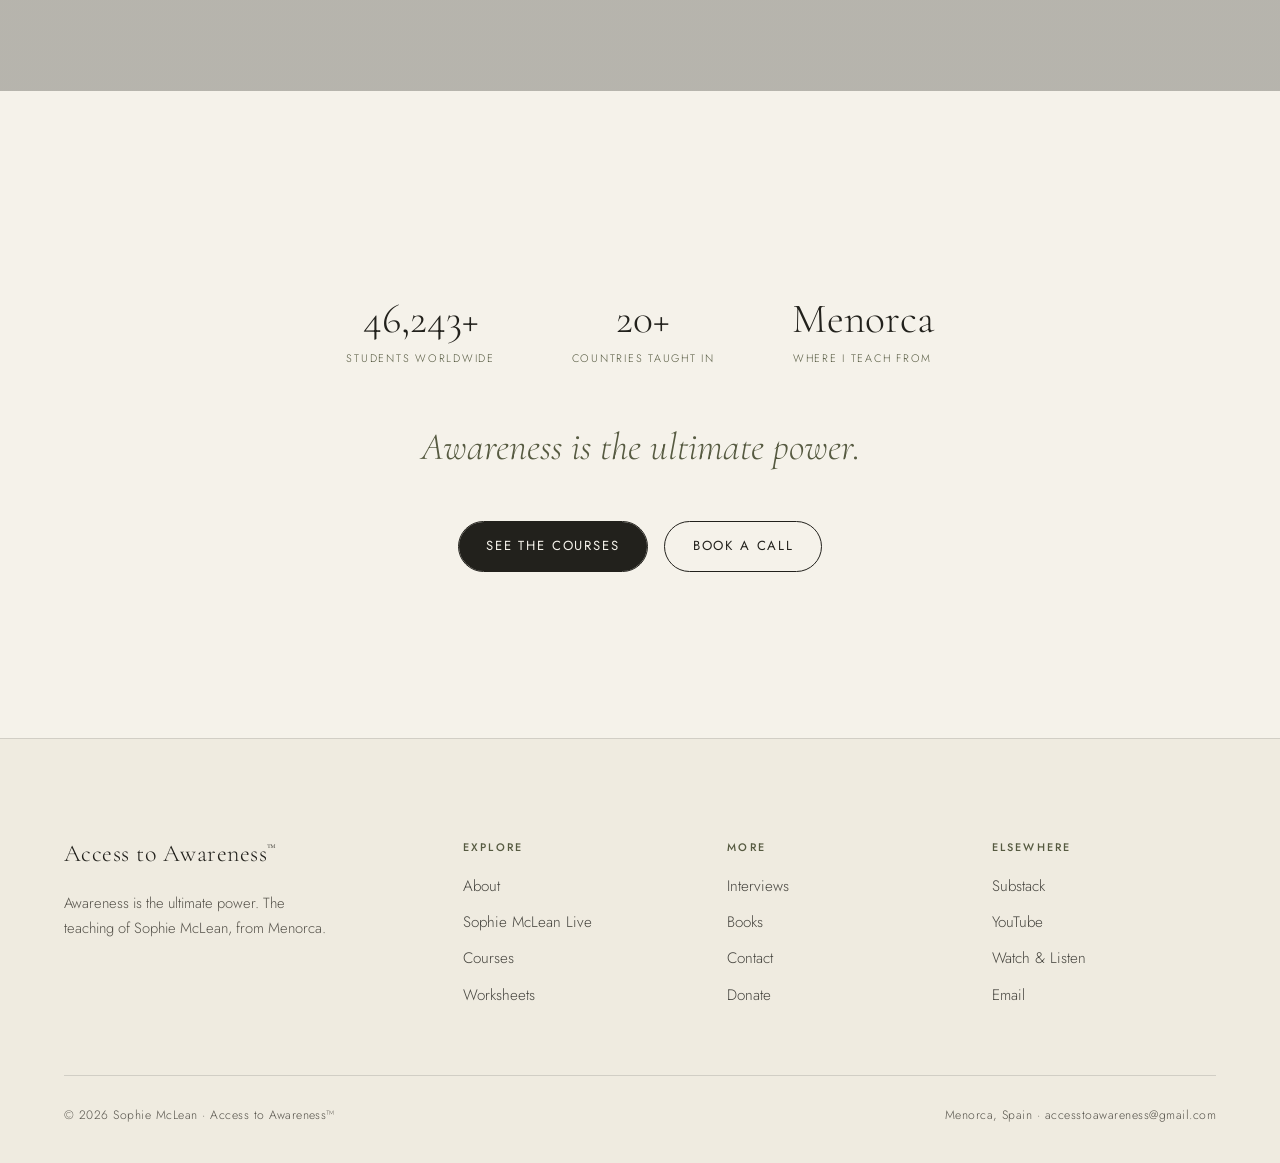
==== commit 8225862d: "Swap in real YouTube channel and Amazon product links; add YouTube to footer" ====
--- a/about.html
+++ b/about.html
@@ -140,6 +140,7 @@
     <div class="foot-col">
       <h4>Elsewhere</h4>
       <a href="https://accesstoawareness.substack.com/" target="_blank" rel="noopener" data-hover>Substack</a>
+      <a href="https://www.youtube.com/c/SophieMcLeanAccesstoAwarenessLLC" target="_blank" rel="noopener" data-hover>YouTube</a>
       <a href="interviews.html" data-hover>Watch &amp; Listen</a>
       <a href="mailto:accesstoawareness@gmail.com" data-hover>Email</a>
     </div>
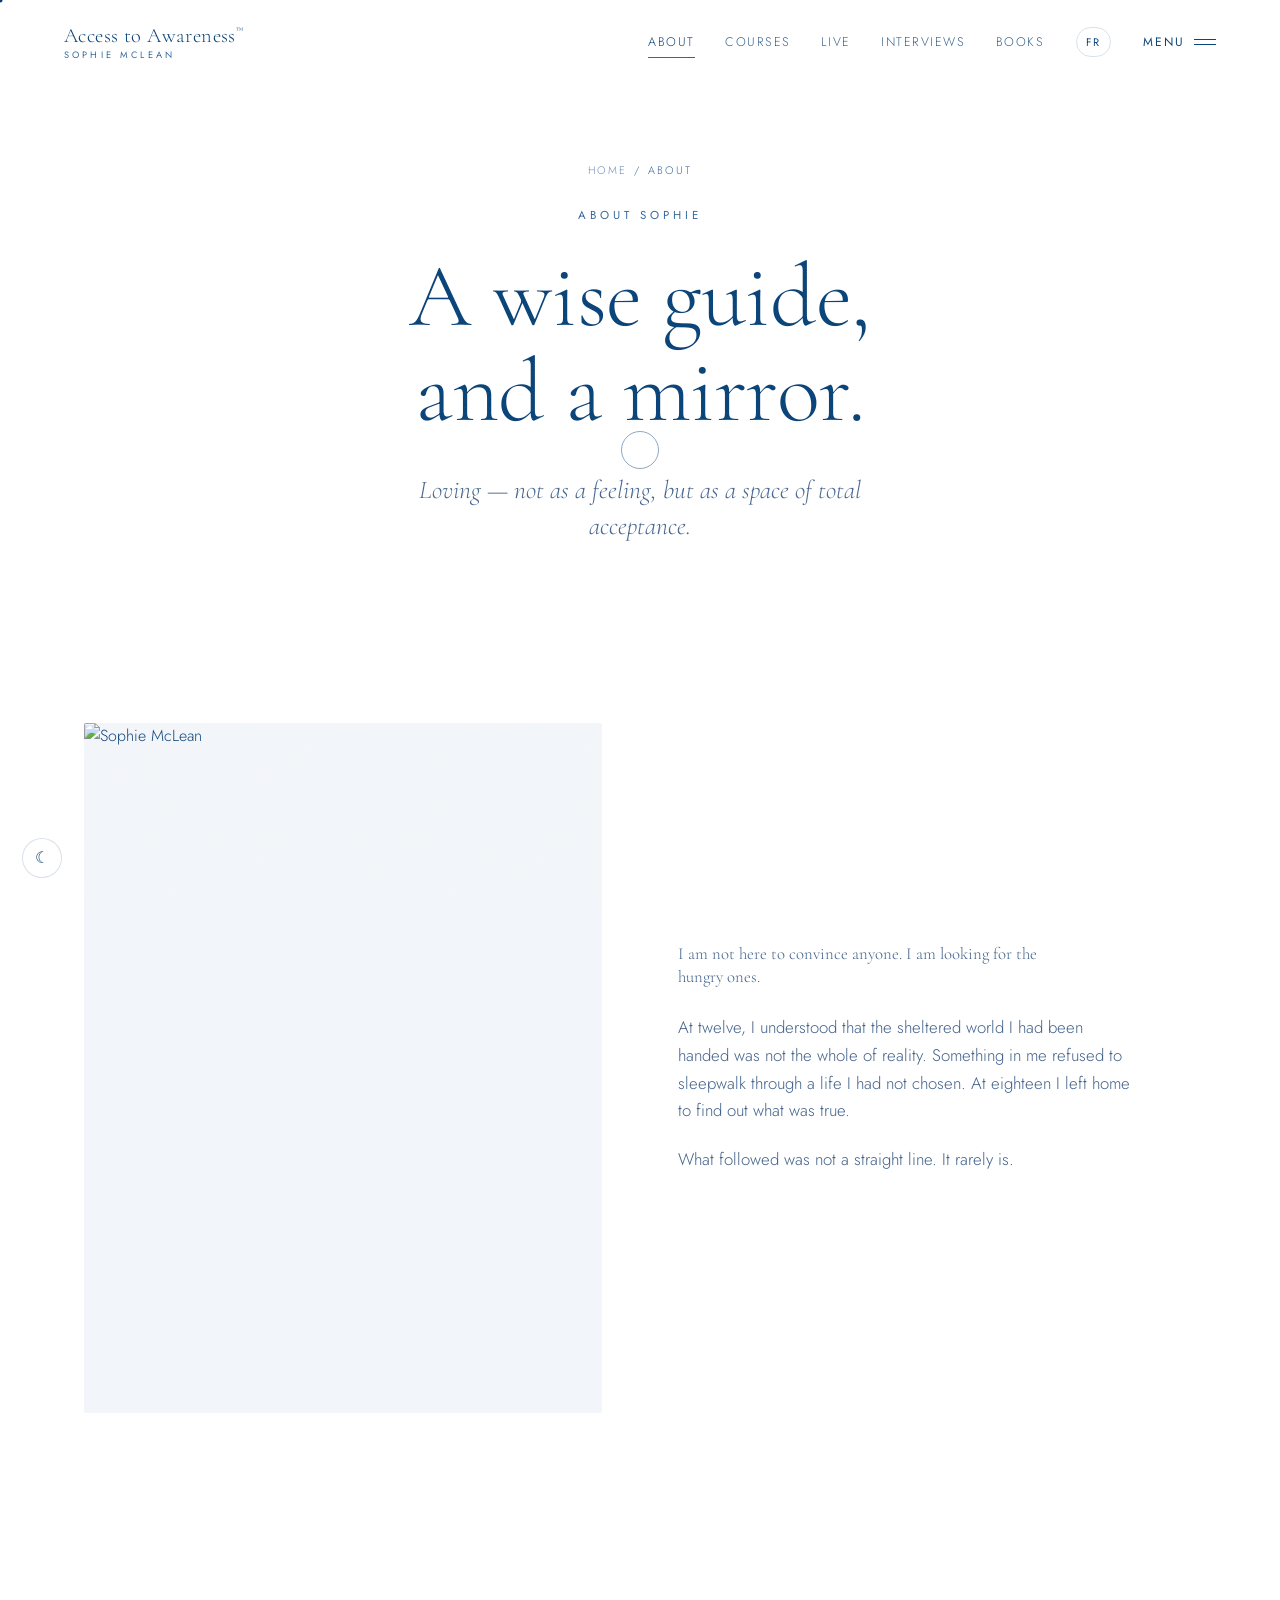
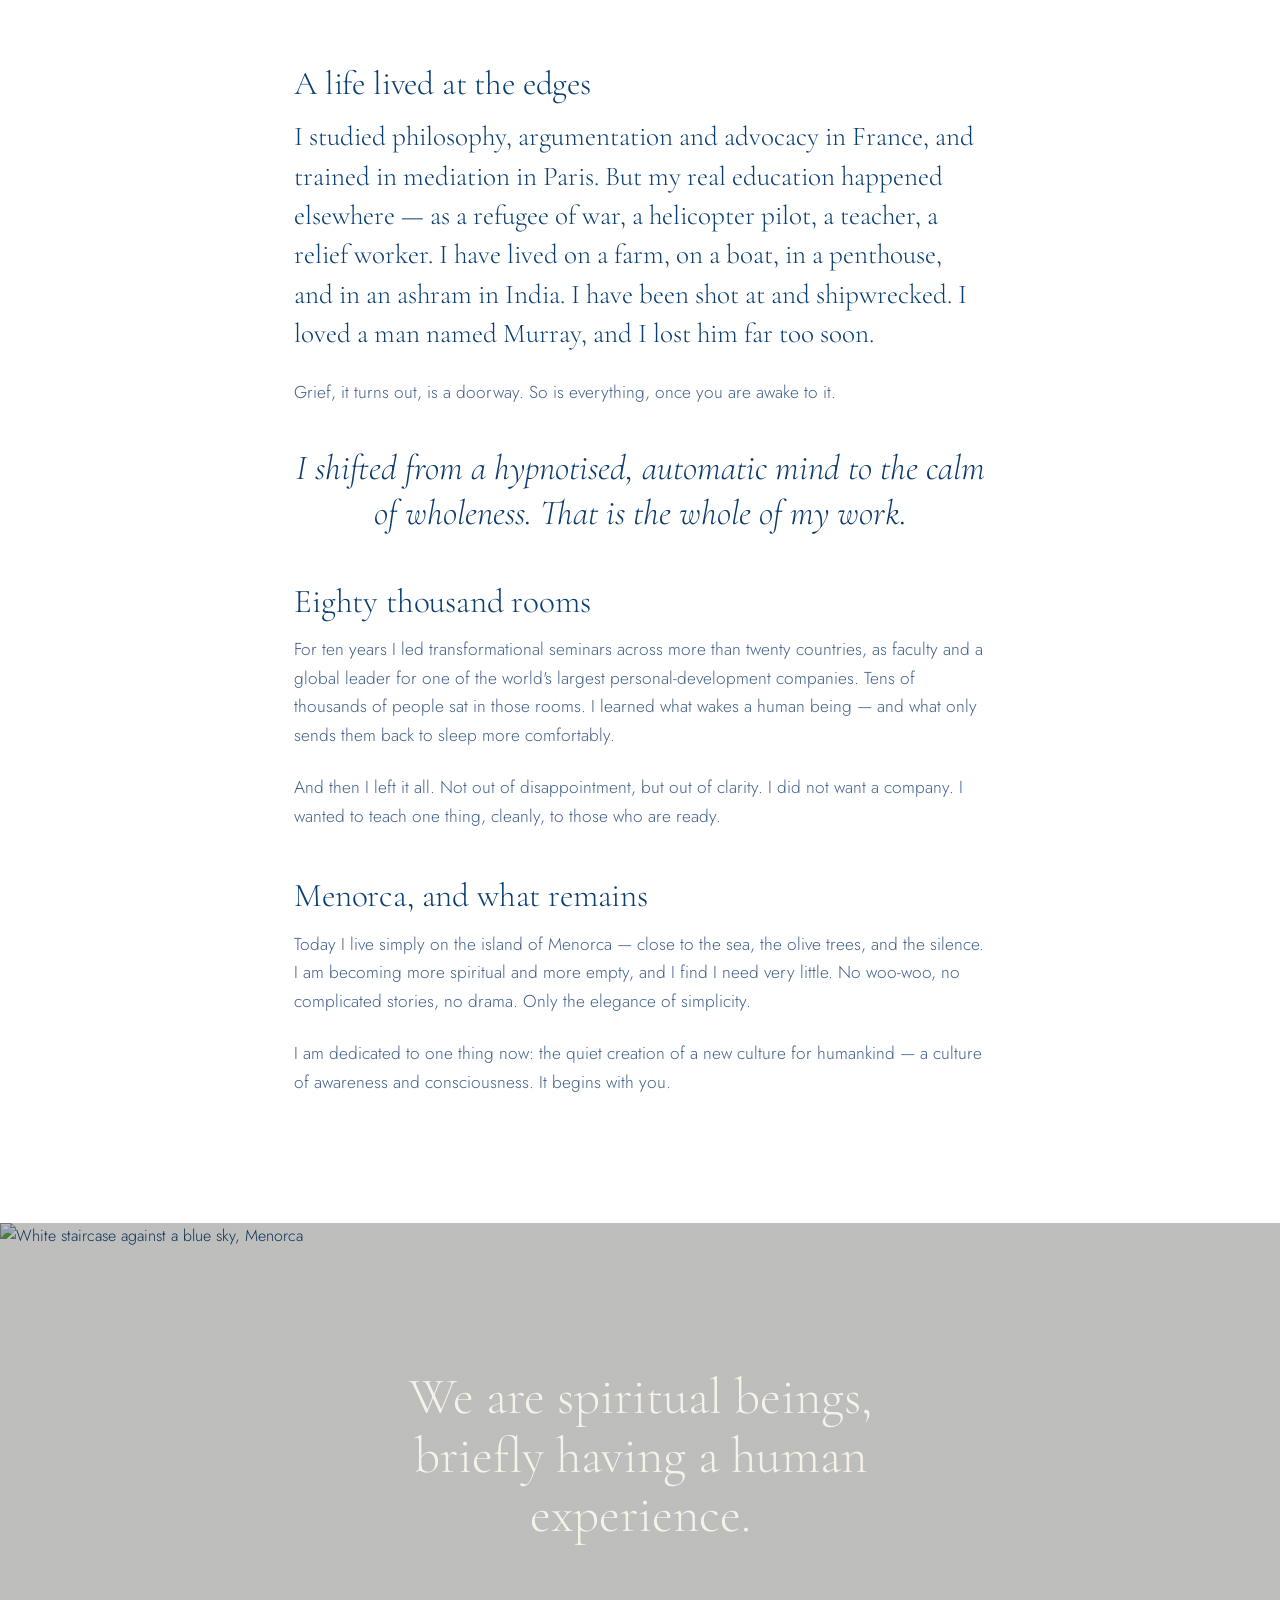
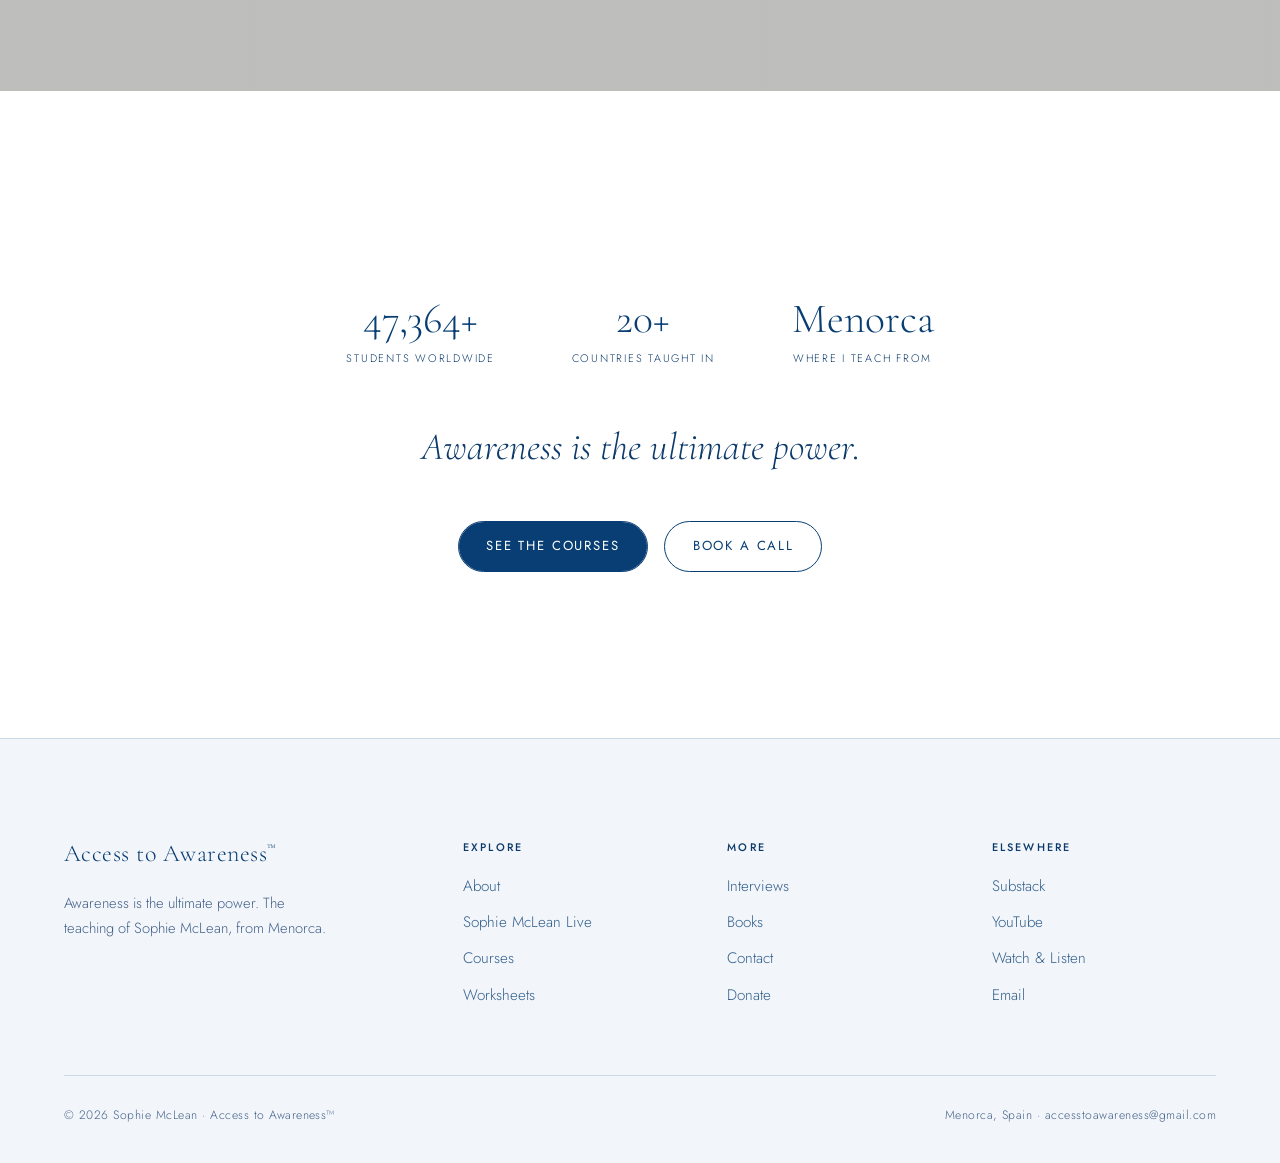
==== commit 17c96d32: "Add French/English language toggle across the site" ====
--- a/about.html
+++ b/about.html
@@ -151,6 +151,7 @@
   </div>
 </footer>
 
+<script src="translations.js"></script>
 <script src="app.js"></script>
 </body>
 </html>
--- a/styles.css
+++ b/styles.css
@@ -5,42 +5,43 @@
 
 :root{
   color-scheme: light;
-  --bg:#F5F2EA; --panel:#EFEBE0; --ink:#22211C; --ink-soft:#55524A;
-  --olive:#6F7355; --olive-dk:#565A41; --sand:#C9BEA9;
-  --line:rgba(34,33,28,0.14); --particle:74,80,56;
-  --stay-bg:#22211C; --stay-text:#F5F2EA; --stay-muted:rgba(245,242,234,.62);
-  --header-bg:rgba(245,242,234,.82);
+  --bg:#ffffff; --panel:#f2f5f9; --ink:#083e73; --ink-soft:#42618a;
+  --olive:#2f6098; --olive-dk:#0c3a6b; --sand:#3a6ea5;
+  --line:rgba(8,62,115,0.16); --particle:8,62,115;
+  --stay-bg:#eef3f9; --stay-text:#083e73; --stay-muted:rgba(8,62,115,.66);
+  --header-bg:rgba(255,255,255,.85);
 
   --serif:"Cormorant Garamond", Georgia, "Times New Roman", serif;
   --sans:"Jost", ui-sans-serif, system-ui, -apple-system, "Segoe UI", Helvetica, Arial, sans-serif;
   --ease:cubic-bezier(0.22,1,0.36,1);
   --gutter:clamp(1.4rem,5vw,6rem); --maxw:1240px;
 }
+/* White/navy is the brand default even when the OS prefers dark; the toggle opts into dark. */
 @media (prefers-color-scheme:dark){
-  :root{
-    color-scheme: dark;
-    --bg:#161610; --panel:#1E1E16; --ink:#ECE7DA; --ink-soft:#A7A192;
-    --olive:#9AA372; --olive-dk:#B4BD88; --sand:#C9BEA9;
-    --line:rgba(236,231,218,0.14); --particle:143,151,108;
-    --stay-bg:#20201A; --stay-text:#ECE7DA; --stay-muted:rgba(236,231,218,.6);
-    --header-bg:rgba(22,22,16,.82);
+  :root:not([data-theme="dark"]){
+    color-scheme: light;
+    --bg:#ffffff; --panel:#f2f5f9; --ink:#083e73; --ink-soft:#42618a;
+    --olive:#2f6098; --olive-dk:#0c3a6b; --sand:#3a6ea5;
+    --line:rgba(8,62,115,0.16); --particle:8,62,115;
+    --stay-bg:#eef3f9; --stay-text:#083e73; --stay-muted:rgba(8,62,115,.66);
+    --header-bg:rgba(255,255,255,.85);
   }
 }
 :root[data-theme="light"]{
   color-scheme: light;
-  --bg:#F5F2EA; --panel:#EFEBE0; --ink:#22211C; --ink-soft:#55524A;
-  --olive:#6F7355; --olive-dk:#565A41; --sand:#C9BEA9;
-  --line:rgba(34,33,28,0.14); --particle:74,80,56;
-  --stay-bg:#22211C; --stay-text:#F5F2EA; --stay-muted:rgba(245,242,234,.62);
-  --header-bg:rgba(245,242,234,.82);
+  --bg:#ffffff; --panel:#f2f5f9; --ink:#083e73; --ink-soft:#42618a;
+  --olive:#2f6098; --olive-dk:#0c3a6b; --sand:#3a6ea5;
+  --line:rgba(8,62,115,0.16); --particle:8,62,115;
+  --stay-bg:#eef3f9; --stay-text:#083e73; --stay-muted:rgba(8,62,115,.66);
+  --header-bg:rgba(255,255,255,.85);
 }
 :root[data-theme="dark"]{
   color-scheme: dark;
-  --bg:#161610; --panel:#1E1E16; --ink:#ECE7DA; --ink-soft:#A7A192;
-  --olive:#9AA372; --olive-dk:#B4BD88; --sand:#C9BEA9;
-  --line:rgba(236,231,218,0.14); --particle:143,151,108;
-  --stay-bg:#20201A; --stay-text:#ECE7DA; --stay-muted:rgba(236,231,218,.6);
-  --header-bg:rgba(22,22,16,.82);
+  --bg:#0a1c33; --panel:#0f2540; --ink:#e7eef7; --ink-soft:#a3b6cf;
+  --olive:#6aa0d6; --olive-dk:#8fb8e2; --sand:#8fb8e2;
+  --line:rgba(231,238,247,0.15); --particle:150,180,215;
+  --stay-bg:#0f2540; --stay-text:#e7eef7; --stay-muted:rgba(231,238,247,.62);
+  --header-bg:rgba(10,28,51,.85);
 }
 
 *{ margin:0; padding:0; box-sizing:border-box; }
@@ -109,20 +110,22 @@
 .menu-toggle{ display:flex; align-items:center; gap:.7em; background:none; border:none; font-family:var(--sans); font-size:.76rem; letter-spacing:.18em; text-transform:uppercase; color:var(--ink); cursor:pointer; }
 .menu-toggle .bars{ display:inline-flex; flex-direction:column; gap:4px; width:22px; }
 .menu-toggle .bars i{ height:1px; width:100%; background:var(--ink); display:block; }
+.lang-toggle{ background:none; border:1px solid var(--line); color:var(--ink); font-family:var(--sans); font-weight:400; font-size:.68rem; letter-spacing:.14em; text-transform:uppercase; padding:.55em .85em; border-radius:100px; cursor:pointer; transition:background .35s var(--ease),color .35s,border-color .35s; }
+.lang-toggle:hover{ background:var(--ink); color:var(--bg); border-color:var(--ink); }
 @media(max-width:1040px){ .nav-links{ display:none; } }
 
 /* ---- overlay menu ---- */
-.overlay{ position:fixed; inset:0; z-index:1200; background:#161610; color:#ECE7DA; display:flex; flex-direction:column; justify-content:center; padding:var(--gutter); clip-path:circle(0% at calc(100% - 5rem) 3rem); pointer-events:none; transition:clip-path .8s var(--ease); }
+.overlay{ position:fixed; inset:0; z-index:1200; background:#072a4d; color:#eef3f9; display:flex; flex-direction:column; justify-content:center; padding:var(--gutter); clip-path:circle(0% at calc(100% - 5rem) 3rem); pointer-events:none; transition:clip-path .8s var(--ease); }
 .overlay.open{ clip-path:circle(150% at calc(100% - 5rem) 3rem); pointer-events:auto; }
-.overlay .close{ position:absolute; top:1.6rem; right:var(--gutter); background:none; border:none; color:#ECE7DA; font-family:var(--sans); font-size:.8rem; letter-spacing:.2em; text-transform:uppercase; cursor:pointer; }
+.overlay .close{ position:absolute; top:1.6rem; right:var(--gutter); background:none; border:none; color:#eef3f9; font-family:var(--sans); font-size:.8rem; letter-spacing:.2em; text-transform:uppercase; cursor:pointer; }
 .overlay-grid{ display:grid; grid-template-columns:1.4fr 1fr; gap:3rem; align-items:end; max-width:var(--maxw); margin:0 auto; width:100%; }
 .overlay nav{ display:flex; flex-direction:column; gap:.1rem; }
-.overlay nav a{ font-family:var(--serif); font-size:clamp(1.7rem,3.8vw,2.9rem); font-weight:300; color:#ECE7DA; text-decoration:none; line-height:1.24; opacity:.55; transition:opacity .4s,padding-left .4s var(--ease); width:fit-content; }
+.overlay nav a{ font-family:var(--serif); font-size:clamp(1.7rem,3.8vw,2.9rem); font-weight:300; color:#eef3f9; text-decoration:none; line-height:1.24; opacity:.55; transition:opacity .4s,padding-left .4s var(--ease); width:fit-content; }
 .overlay nav a:hover,.overlay nav a[aria-current]{ opacity:1; padding-left:.6rem; }
-.overlay nav a .n{ font-family:var(--sans); font-size:.6rem; letter-spacing:.2em; vertical-align:top; color:#9AA372; margin-right:.7em; }
-.overlay-side{ border-left:1px solid rgba(236,231,218,.18); padding-left:2.4rem; }
-.overlay-side p{ color:rgba(236,231,218,.6); font-size:.92rem; margin-bottom:1.4rem; max-width:30ch; }
-.overlay-side a{ color:#ECE7DA; }
+.overlay nav a .n{ font-family:var(--sans); font-size:.6rem; letter-spacing:.2em; vertical-align:top; color:#6fa0d4; margin-right:.7em; }
+.overlay-side{ border-left:1px solid rgba(238,243,249,.18); padding-left:2.4rem; }
+.overlay-side p{ color:rgba(238,243,249,.6); font-size:.92rem; margin-bottom:1.4rem; max-width:30ch; }
+.overlay-side a{ color:#eef3f9; }
 @media(max-width:760px){ .overlay-grid{ grid-template-columns:1fr; gap:2rem; } .overlay-side{ border:none; padding-left:0; } }
 
 /* ---- layout ---- */
@@ -239,6 +242,7 @@
 .card{ display:block; text-decoration:none; color:var(--ink); border:1px solid var(--line); border-radius:3px; overflow:hidden; background:var(--bg); transition:transform .5s var(--ease),border-color .5s; }
 .card:hover{ transform:translateY(-6px); border-color:var(--olive); }
 .card .card-media{ aspect-ratio:16/10; overflow:hidden; background:var(--panel); }
+.cards--square .card-media{ aspect-ratio:1/1; }
 .card .card-media img{ width:100%; height:100%; object-fit:cover; transition:transform .8s var(--ease); }
 .card:hover .card-media img{ transform:scale(1.05); }
 .card .card-body{ padding:1.5rem 1.5rem 1.8rem; }
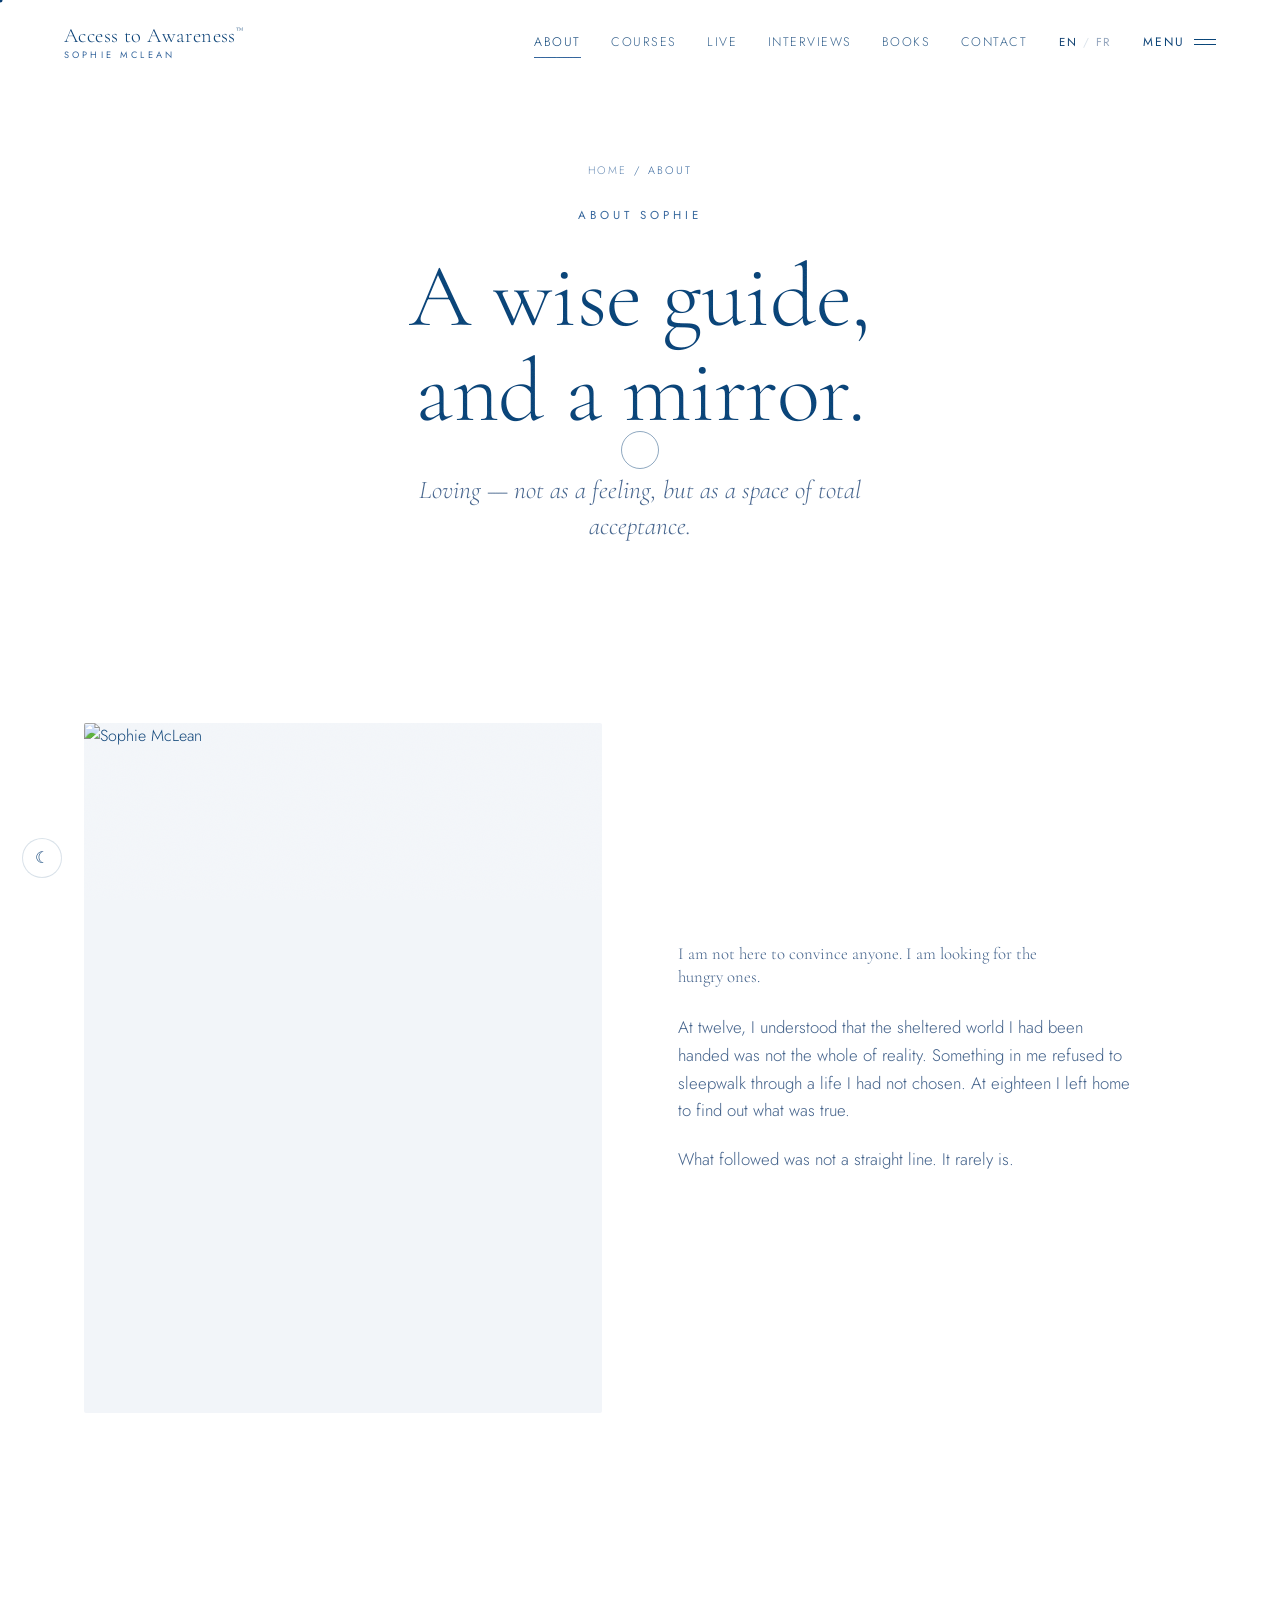
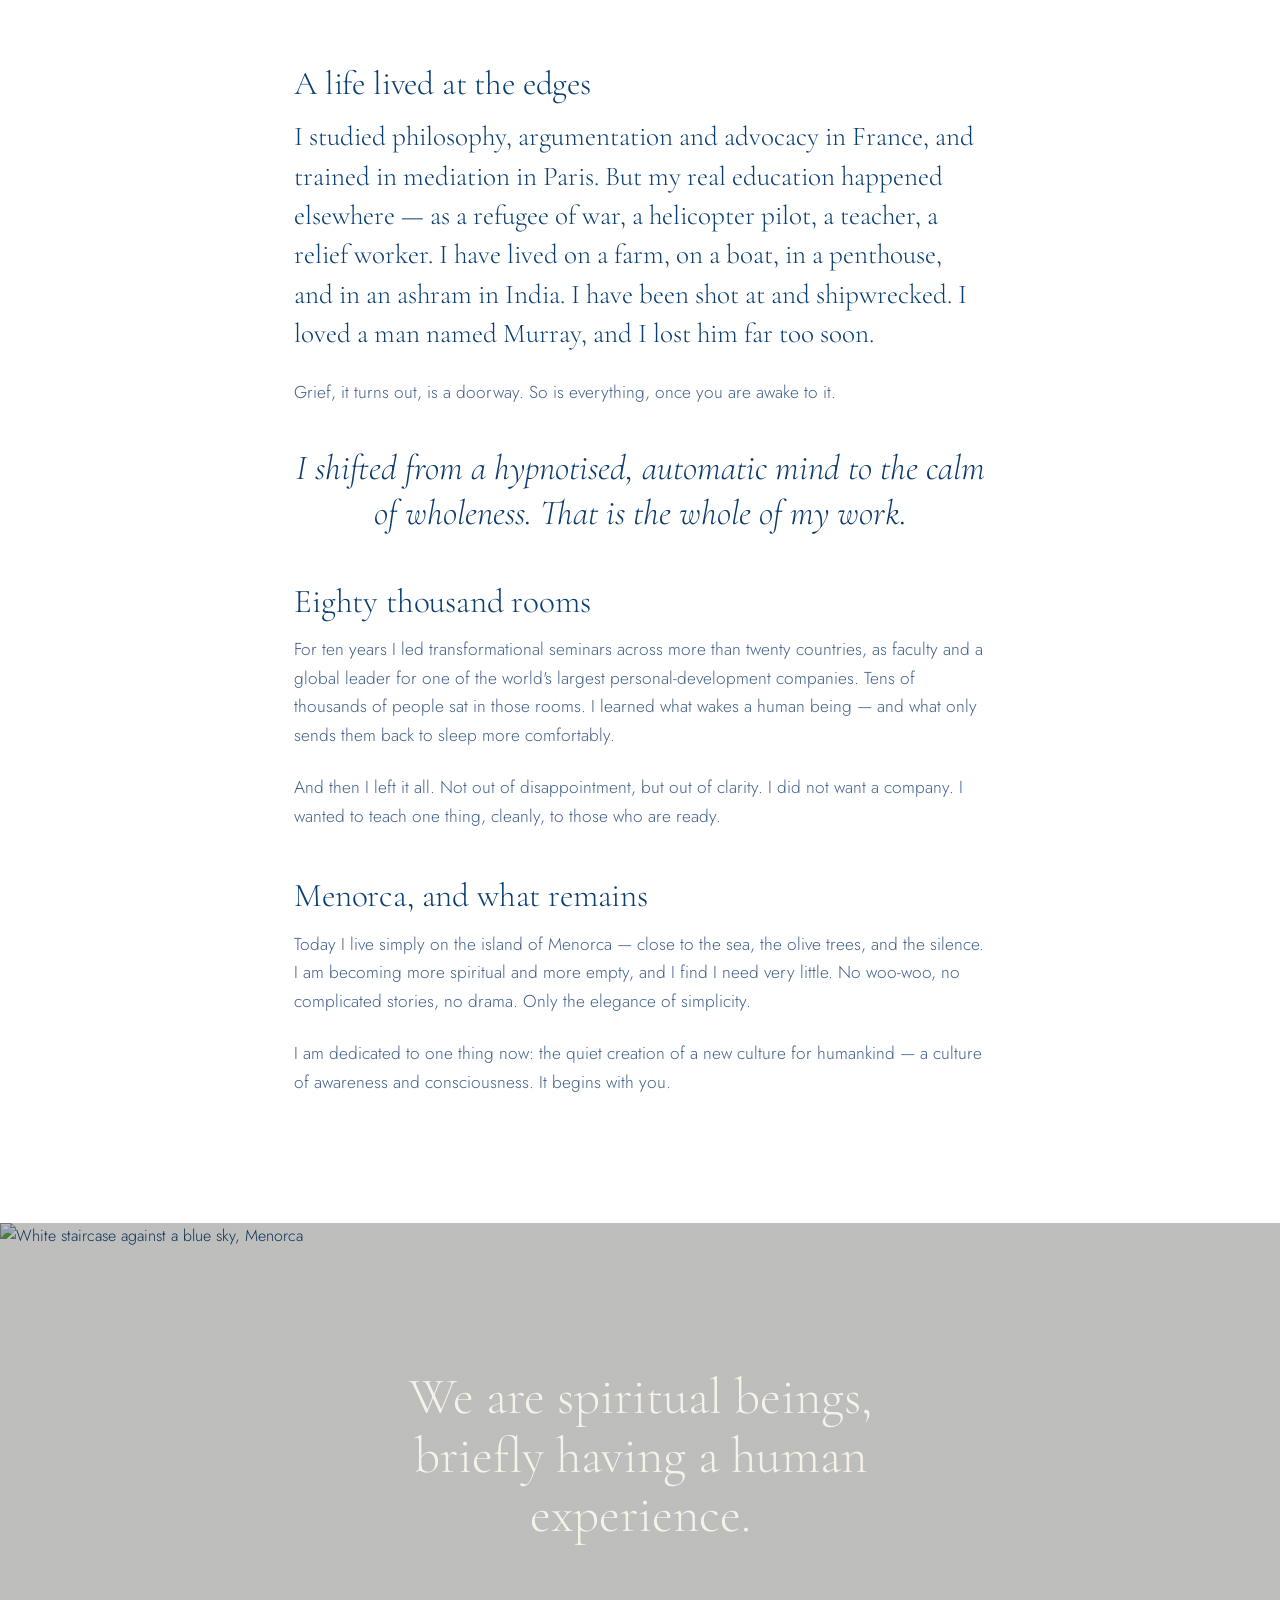
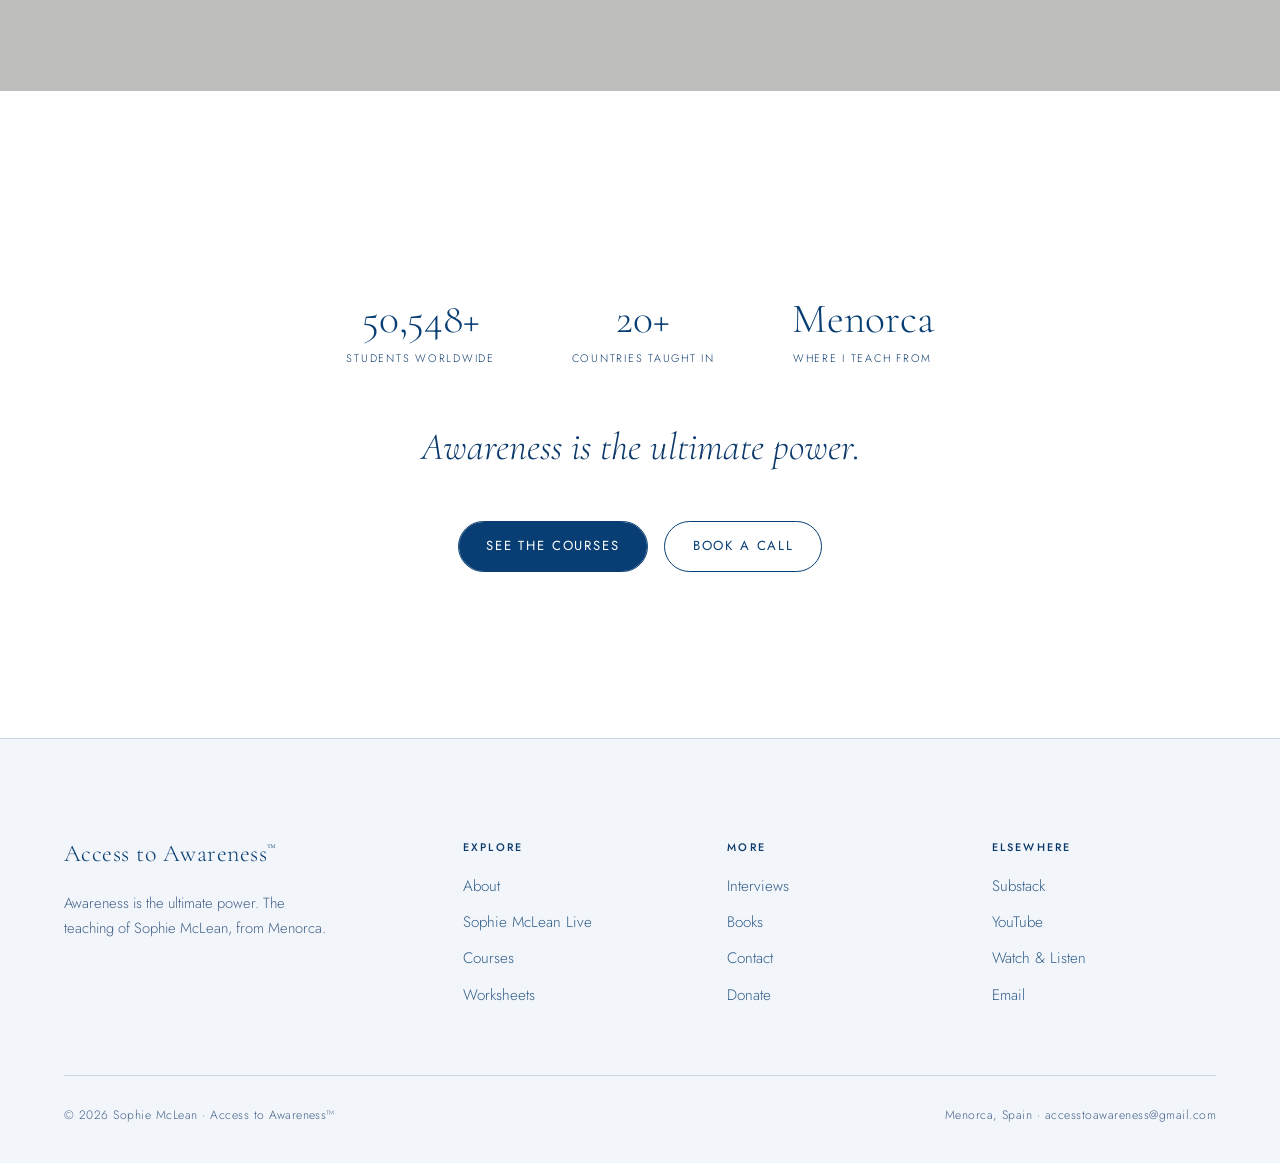
==== commit c4e15aee: "Add Contact to top menu; clearer EN/FR switcher; remove duplicate invitation line" ====
--- a/about.html
+++ b/about.html
@@ -27,6 +27,7 @@
       <a href="live.html">Live</a>
       <a href="interviews.html">Interviews</a>
       <a href="books.html">Books</a>
+      <a href="contact.html">Contact</a>
     </nav>
     <button class="menu-toggle" id="menuOpen" data-hover>Menu <span class="bars"><i></i><i></i></span></button>
   </div>
--- a/styles.css
+++ b/styles.css
@@ -110,8 +110,11 @@
 .menu-toggle{ display:flex; align-items:center; gap:.7em; background:none; border:none; font-family:var(--sans); font-size:.76rem; letter-spacing:.18em; text-transform:uppercase; color:var(--ink); cursor:pointer; }
 .menu-toggle .bars{ display:inline-flex; flex-direction:column; gap:4px; width:22px; }
 .menu-toggle .bars i{ height:1px; width:100%; background:var(--ink); display:block; }
-.lang-toggle{ background:none; border:1px solid var(--line); color:var(--ink); font-family:var(--sans); font-weight:400; font-size:.68rem; letter-spacing:.14em; text-transform:uppercase; padding:.55em .85em; border-radius:100px; cursor:pointer; transition:background .35s var(--ease),color .35s,border-color .35s; }
-.lang-toggle:hover{ background:var(--ink); color:var(--bg); border-color:var(--ink); }
+.lang-switch{ display:inline-flex; align-items:center; gap:.45em; font-family:var(--sans); font-weight:400; font-size:.72rem; letter-spacing:.14em; text-transform:uppercase; }
+.lang-opt{ background:none; border:none; padding:0; margin:0; font:inherit; letter-spacing:inherit; text-transform:inherit; color:var(--ink-soft); opacity:.6; cursor:pointer; transition:opacity .3s,color .3s; }
+button.lang-opt:hover{ opacity:1; color:var(--ink); }
+.lang-opt.is-active{ color:var(--olive-dk); opacity:1; cursor:default; }
+.lang-sep{ color:var(--line); }
 @media(max-width:1040px){ .nav-links{ display:none; } }
 
 /* ---- overlay menu ---- */
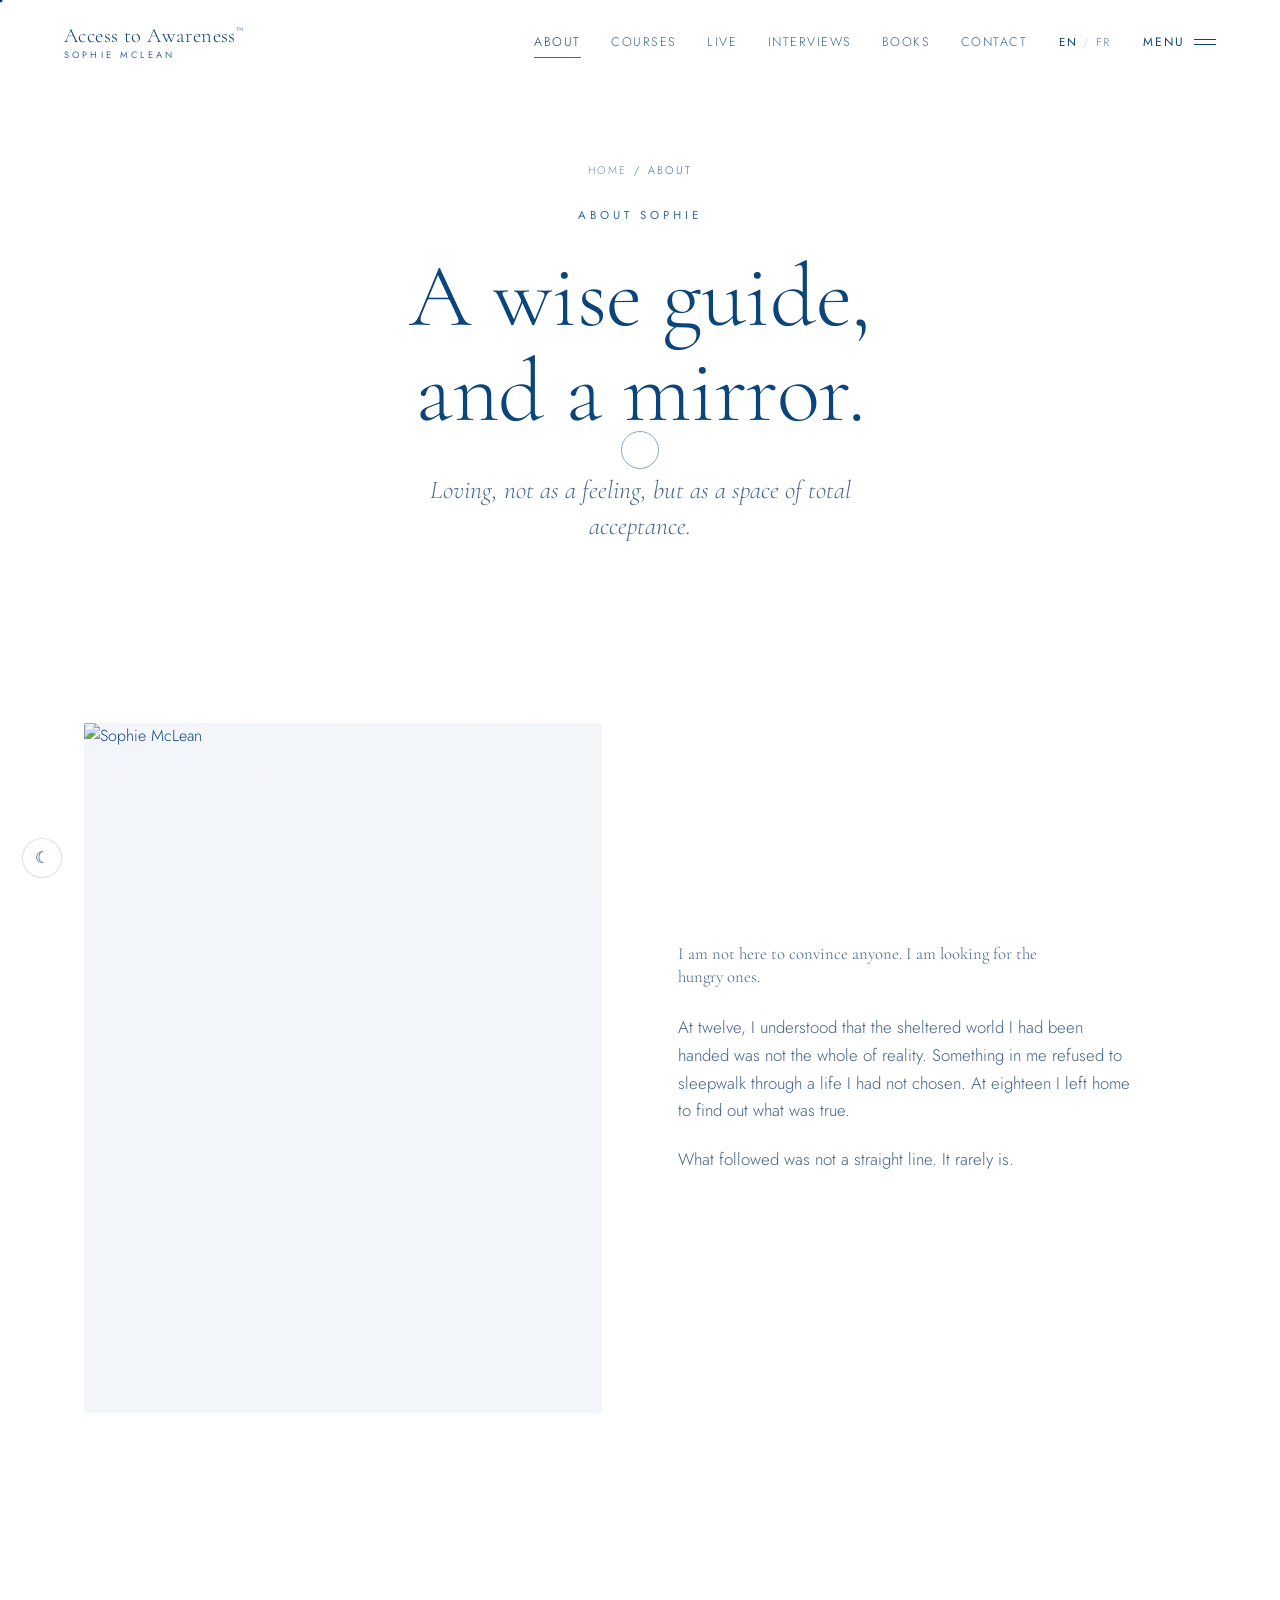
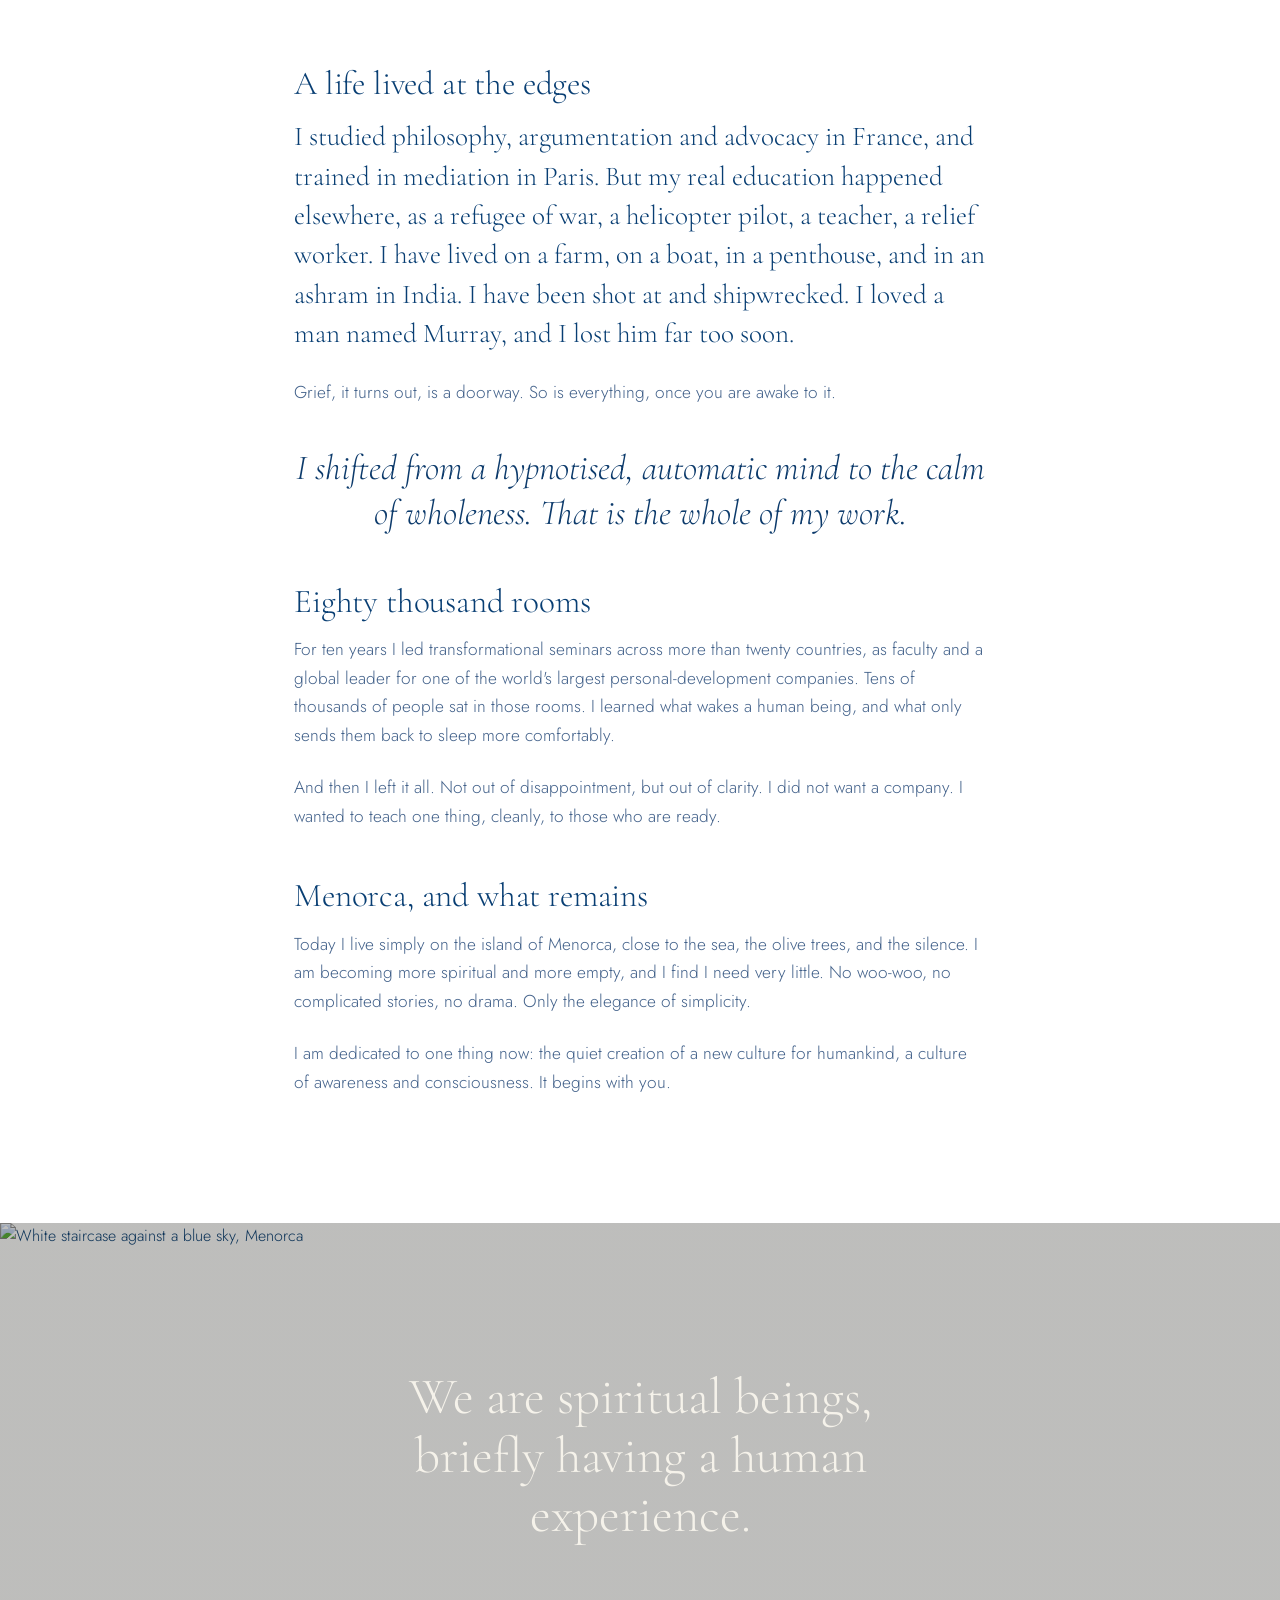
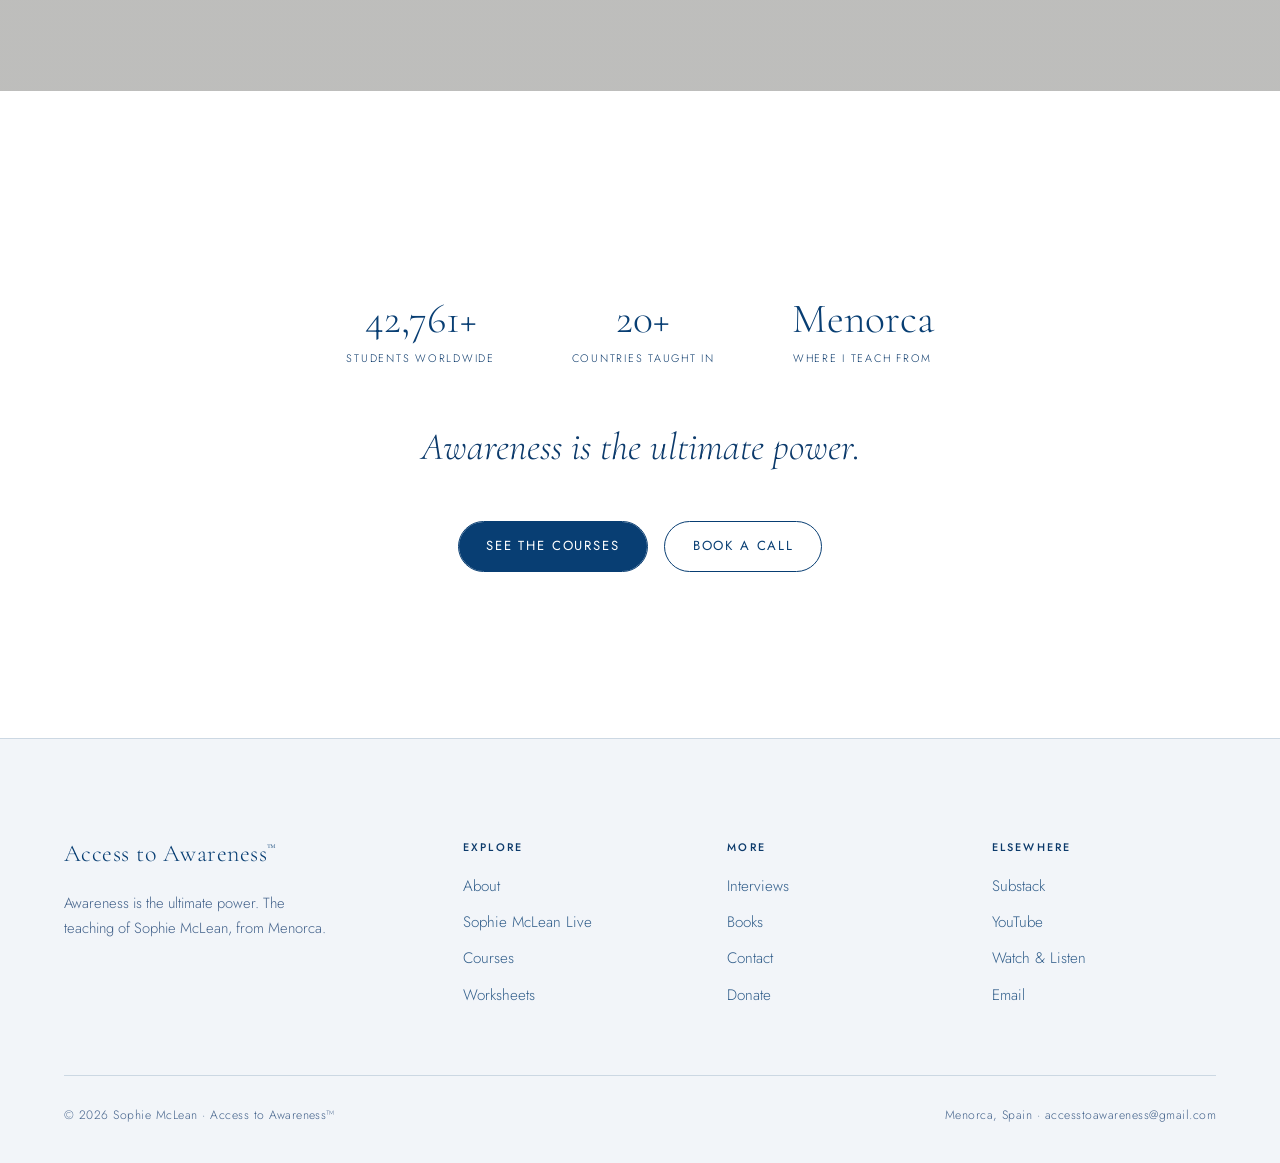
==== commit 53d00c92: "Remove em dashes site-wide (EN + FR)" ====
--- a/about.html
+++ b/about.html
@@ -3,8 +3,8 @@
 <head>
 <meta charset="UTF-8" />
 <meta name="viewport" content="width=device-width, initial-scale=1.0" />
-<title>About — Access to Awareness™ · Sophie McLean</title>
-<meta name="description" content="The story of Sophie McLean — from a sheltered childhood and an awakening at twelve, to teaching tens of thousands, to a simple life in Menorca." />
+<title>About, Access to Awareness™ · Sophie McLean</title>
+<meta name="description" content="The story of Sophie McLean, from a sheltered childhood and an awakening at twelve, to teaching tens of thousands, to a simple life in Menorca." />
 <link rel="preconnect" href="https://fonts.googleapis.com" />
 <link rel="preconnect" href="https://fonts.gstatic.com" crossorigin />
 <link href="https://fonts.googleapis.com/css2?family=Cormorant+Garamond:ital,wght@0,300;0,400;0,500;1,300;1,400&family=Jost:wght@300;400;500&display=swap" rel="stylesheet" />
@@ -19,137 +19,137 @@
 <button class="theme-toggle" id="themeToggle" aria-label="Toggle light and dark">☾</button>
 
 <header class="site" id="header">
-  <a href="index.html" class="brand" data-hover>Access to Awareness<sup>™</sup><span>Sophie McLean</span></a>
-  <div class="nav-right">
-    <nav class="nav-links">
-      <a href="about.html" class="active">About</a>
-      <a href="courses.html">Courses</a>
-      <a href="live.html">Live</a>
-      <a href="interviews.html">Interviews</a>
-      <a href="books.html">Books</a>
-      <a href="contact.html">Contact</a>
-    </nav>
-    <button class="menu-toggle" id="menuOpen" data-hover>Menu <span class="bars"><i></i><i></i></span></button>
-  </div>
+ <a href="index.html" class="brand" data-hover>Access to Awareness<sup>™</sup><span>Sophie McLean</span></a>
+ <div class="nav-right">
+ <nav class="nav-links">
+ <a href="about.html" class="active">About</a>
+ <a href="courses.html">Courses</a>
+ <a href="live.html">Live</a>
+ <a href="interviews.html">Interviews</a>
+ <a href="books.html">Books</a>
+ <a href="contact.html">Contact</a>
+ </nav>
+ <button class="menu-toggle" id="menuOpen" data-hover>Menu <span class="bars"><i></i><i></i></span></button>
+ </div>
 </header>
 
 <div class="overlay" id="overlay">
-  <button class="close" id="menuClose" data-hover>Close ✕</button>
-  <div class="overlay-grid">
-    <nav>
-      <a href="index.html"><span class="n">01</span>Home</a>
-      <a href="about.html" aria-current="page"><span class="n">02</span>About</a>
-      <a href="live.html"><span class="n">03</span>Sophie McLean Live</a>
-      <a href="courses.html"><span class="n">04</span>Courses</a>
-      <a href="worksheets.html"><span class="n">05</span>Worksheets</a>
-      <a href="interviews.html"><span class="n">06</span>Interviews</a>
-      <a href="books.html"><span class="n">07</span>Books</a>
-      <a href="contact.html"><span class="n">08</span>Contact</a>
-      <a href="donate.html"><span class="n">09</span>Donate</a>
-    </nav>
-    <div class="overlay-side">
-      <p>For the Master Course and Mentoring, we begin with a conversation.</p>
-      <a href="contact.html" class="link-u" data-hover>Book a call →</a><br><br>
-      <a href="mailto:accesstoawareness@gmail.com" class="link-u" data-hover>accesstoawareness@gmail.com</a><br><br>
-      <a href="https://accesstoawareness.substack.com/" target="_blank" rel="noopener" class="link-u" data-hover>Follow on Substack →</a>
-    </div>
-  </div>
+ <button class="close" id="menuClose" data-hover>Close ✕</button>
+ <div class="overlay-grid">
+ <nav>
+ <a href="index.html"><span class="n">01</span>Home</a>
+ <a href="about.html" aria-current="page"><span class="n">02</span>About</a>
+ <a href="live.html"><span class="n">03</span>Sophie McLean Live</a>
+ <a href="courses.html"><span class="n">04</span>Courses</a>
+ <a href="worksheets.html"><span class="n">05</span>Worksheets</a>
+ <a href="interviews.html"><span class="n">06</span>Interviews</a>
+ <a href="books.html"><span class="n">07</span>Books</a>
+ <a href="contact.html"><span class="n">08</span>Contact</a>
+ <a href="donate.html"><span class="n">09</span>Donate</a>
+ </nav>
+ <div class="overlay-side">
+ <p>For the Master Course and Mentoring, we begin with a conversation.</p>
+ <a href="contact.html" class="link-u" data-hover>Book a call →</a><br><br>
+ <a href="mailto:accesstoawareness@gmail.com" class="link-u" data-hover>accesstoawareness@gmail.com</a><br><br>
+ <a href="https://accesstoawareness.substack.com/" target="_blank" rel="noopener" class="link-u" data-hover>Follow on Substack →</a>
+ </div>
+ </div>
 </div>
 
 <main>
 
 <section class="page-hero">
-  <div class="breadcrumb fade-up"><a href="index.html">Home</a> <span>/</span> <span>About</span></div>
-  <p class="eyebrow fade-up">About Sophie</p>
-  <h1 class="h-xl" data-split>A wise guide, and a mirror.</h1>
-  <p class="sub fade-up">Loving — not as a feeling, but as a space of total acceptance.</p>
+ <div class="breadcrumb fade-up"><a href="index.html">Home</a> <span>/</span> <span>About</span></div>
+ <p class="eyebrow fade-up">About Sophie</p>
+ <h1 class="h-xl" data-split>A wise guide, and a mirror.</h1>
+ <p class="sub fade-up">Loving, not as a feeling, but as a space of total acceptance.</p>
 </section>
 
 <section class="pad-sm">
-  <div class="wrap split">
-    <div class="split-media tall img-mask fade-up">
-      <img src="https://static.wixstatic.com/media/114c2f_4074ce742d4e44aca54e4f12869a3685~mv2.png/v1/fill/w_1000,h_1333,al_c,q_85/file.jpg" alt="Sophie McLean" loading="lazy" />
-    </div>
-    <div class="split-copy">
-      <p class="lead fade-up" style="margin-bottom:1.6rem;">I am not here to convince anyone. I am looking for the hungry ones.</p>
-      <p class="fade-up">At twelve, I understood that the sheltered world I had been handed was not the whole of reality. Something in me refused to sleepwalk through a life I had not chosen. At eighteen I left home to find out what was true.</p>
-      <p class="fade-up">What followed was not a straight line. It rarely is.</p>
-    </div>
-  </div>
+ <div class="wrap split">
+ <div class="split-media tall img-mask fade-up">
+ <img src="https://static.wixstatic.com/media/114c2f_4074ce742d4e44aca54e4f12869a3685~mv2.png/v1/fill/w_1000,h_1333,al_c,q_85/file.jpg" alt="Sophie McLean" loading="lazy" />
+ </div>
+ <div class="split-copy">
+ <p class="lead fade-up" style="margin-bottom:1.6rem;">I am not here to convince anyone. I am looking for the hungry ones.</p>
+ <p class="fade-up">At twelve, I understood that the sheltered world I had been handed was not the whole of reality. Something in me refused to sleepwalk through a life I had not chosen. At eighteen I left home to find out what was true.</p>
+ <p class="fade-up">What followed was not a straight line. It rarely is.</p>
+ </div>
+ </div>
 </section>
 
 <section class="pad-sm">
-  <div class="wrap-narrow prose">
-    <h3 class="fade-up">A life lived at the edges</h3>
-    <p class="fade-up">I studied philosophy, argumentation and advocacy in France, and trained in mediation in Paris. But my real education happened elsewhere — as a refugee of war, a helicopter pilot, a teacher, a relief worker. I have lived on a farm, on a boat, in a penthouse, and in an ashram in India. I have been shot at and shipwrecked. I loved a man named Murray, and I lost him far too soon.</p>
-    <p class="fade-up">Grief, it turns out, is a doorway. So is everything, once you are awake to it.</p>
+ <div class="wrap-narrow prose">
+ <h3 class="fade-up">A life lived at the edges</h3>
+ <p class="fade-up">I studied philosophy, argumentation and advocacy in France, and trained in mediation in Paris. But my real education happened elsewhere, as a refugee of war, a helicopter pilot, a teacher, a relief worker. I have lived on a farm, on a boat, in a penthouse, and in an ashram in India. I have been shot at and shipwrecked. I loved a man named Murray, and I lost him far too soon.</p>
+ <p class="fade-up">Grief, it turns out, is a doorway. So is everything, once you are awake to it.</p>
 
-    <p class="pull fade-up">I shifted from a hypnotised, automatic mind to the calm of wholeness. That is the whole of my work.</p>
+ <p class="pull fade-up">I shifted from a hypnotised, automatic mind to the calm of wholeness. That is the whole of my work.</p>
 
-    <h3 class="fade-up">Eighty thousand rooms</h3>
-    <p class="fade-up">For ten years I led transformational seminars across more than twenty countries, as faculty and a global leader for one of the world's largest personal-development companies. Tens of thousands of people sat in those rooms. I learned what wakes a human being — and what only sends them back to sleep more comfortably.</p>
-    <p class="fade-up">And then I left it all. Not out of disappointment, but out of clarity. I did not want a company. I wanted to teach one thing, cleanly, to those who are ready.</p>
+ <h3 class="fade-up">Eighty thousand rooms</h3>
+ <p class="fade-up">For ten years I led transformational seminars across more than twenty countries, as faculty and a global leader for one of the world's largest personal-development companies. Tens of thousands of people sat in those rooms. I learned what wakes a human being, and what only sends them back to sleep more comfortably.</p>
+ <p class="fade-up">And then I left it all. Not out of disappointment, but out of clarity. I did not want a company. I wanted to teach one thing, cleanly, to those who are ready.</p>
 
-    <h3 class="fade-up">Menorca, and what remains</h3>
-    <p class="fade-up">Today I live simply on the island of Menorca — close to the sea, the olive trees, and the silence. I am becoming more spiritual and more empty, and I find I need very little. No woo-woo, no complicated stories, no drama. Only the elegance of simplicity.</p>
-    <p class="fade-up">I am dedicated to one thing now: the quiet creation of a new culture for humankind — a culture of awareness and consciousness. It begins with you.</p>
-  </div>
+ <h3 class="fade-up">Menorca, and what remains</h3>
+ <p class="fade-up">Today I live simply on the island of Menorca, close to the sea, the olive trees, and the silence. I am becoming more spiritual and more empty, and I find I need very little. No woo-woo, no complicated stories, no drama. Only the elegance of simplicity.</p>
+ <p class="fade-up">I am dedicated to one thing now: the quiet creation of a new culture for humankind, a culture of awareness and consciousness. It begins with you.</p>
+ </div>
 </section>
 
 <section class="band">
-  <img src="https://static.wixstatic.com/media/8c7972_aa769ffcf62e41cf9e8beae28effc1e6~mv2.jpg/v1/fill/w_1920,h_1080,al_c,q_82/file.jpg" alt="White staircase against a blue sky, Menorca" loading="lazy" />
-  <div class="band-quote"><blockquote>We are spiritual beings, briefly having a human experience.</blockquote></div>
+ <img src="https://static.wixstatic.com/media/8c7972_aa769ffcf62e41cf9e8beae28effc1e6~mv2.jpg/v1/fill/w_1920,h_1080,al_c,q_82/file.jpg" alt="White staircase against a blue sky, Menorca" loading="lazy" />
+ <div class="band-quote"><blockquote>We are spiritual beings, briefly having a human experience.</blockquote></div>
 </section>
 
 <section class="pad center">
-  <div class="wrap">
-    <div class="stats fade-up" style="justify-content:center;gap:clamp(2rem,6vw,5rem);">
-      <div class="st"><div class="n" data-count="80000">0</div><div class="k">Students worldwide</div></div>
-      <div class="st"><div class="n">20+</div><div class="k">Countries taught in</div></div>
-      <div class="st"><div class="n">Menorca</div><div class="k">Where I teach from</div></div>
-    </div>
-    <p class="whisper fade-up" style="margin-top:3rem;font-size:clamp(1.6rem,3vw,2.4rem);">Awareness is the ultimate power.</p>
-    <div class="fade-up" style="margin-top:2.6rem;display:flex;gap:1rem;justify-content:center;flex-wrap:wrap;">
-      <a href="courses.html" class="btn btn--fill" data-hover>See the courses</a>
-      <a href="contact.html" class="btn" data-hover>Book a call</a>
-    </div>
-  </div>
+ <div class="wrap">
+ <div class="stats fade-up" style="justify-content:center;gap:clamp(2rem,6vw,5rem);">
+ <div class="st"><div class="n" data-count="80000">0</div><div class="k">Students worldwide</div></div>
+ <div class="st"><div class="n">20+</div><div class="k">Countries taught in</div></div>
+ <div class="st"><div class="n">Menorca</div><div class="k">Where I teach from</div></div>
+ </div>
+ <p class="whisper fade-up" style="margin-top:3rem;font-size:clamp(1.6rem,3vw,2.4rem);">Awareness is the ultimate power.</p>
+ <div class="fade-up" style="margin-top:2.6rem;display:flex;gap:1rem;justify-content:center;flex-wrap:wrap;">
+ <a href="courses.html" class="btn btn--fill" data-hover>See the courses</a>
+ <a href="contact.html" class="btn" data-hover>Book a call</a>
+ </div>
+ </div>
 </section>
 
 </main>
 
 <footer class="site">
-  <div class="foot-grid">
-    <div class="foot-brand">
-      <a href="index.html" class="brand" data-hover>Access to Awareness<sup>™</sup></a>
-      <p>Awareness is the ultimate power. The teaching of Sophie McLean, from Menorca.</p>
-    </div>
-    <div class="foot-col">
-      <h4>Explore</h4>
-      <a href="about.html" data-hover>About</a>
-      <a href="live.html" data-hover>Sophie McLean Live</a>
-      <a href="courses.html" data-hover>Courses</a>
-      <a href="worksheets.html" data-hover>Worksheets</a>
-    </div>
-    <div class="foot-col">
-      <h4>More</h4>
-      <a href="interviews.html" data-hover>Interviews</a>
-      <a href="books.html" data-hover>Books</a>
-      <a href="contact.html" data-hover>Contact</a>
-      <a href="donate.html" data-hover>Donate</a>
-    </div>
-    <div class="foot-col">
-      <h4>Elsewhere</h4>
-      <a href="https://accesstoawareness.substack.com/" target="_blank" rel="noopener" data-hover>Substack</a>
-      <a href="https://www.youtube.com/c/SophieMcLeanAccesstoAwarenessLLC" target="_blank" rel="noopener" data-hover>YouTube</a>
-      <a href="interviews.html" data-hover>Watch &amp; Listen</a>
-      <a href="mailto:accesstoawareness@gmail.com" data-hover>Email</a>
-    </div>
-  </div>
-  <div class="foot-bottom">
-    <span>© <span id="yr"></span> Sophie McLean · Access to Awareness™</span>
-    <span>Menorca, Spain · accesstoawareness@gmail.com</span>
-  </div>
+ <div class="foot-grid">
+ <div class="foot-brand">
+ <a href="index.html" class="brand" data-hover>Access to Awareness<sup>™</sup></a>
+ <p>Awareness is the ultimate power. The teaching of Sophie McLean, from Menorca.</p>
+ </div>
+ <div class="foot-col">
+ <h4>Explore</h4>
+ <a href="about.html" data-hover>About</a>
+ <a href="live.html" data-hover>Sophie McLean Live</a>
+ <a href="courses.html" data-hover>Courses</a>
+ <a href="worksheets.html" data-hover>Worksheets</a>
+ </div>
+ <div class="foot-col">
+ <h4>More</h4>
+ <a href="interviews.html" data-hover>Interviews</a>
+ <a href="books.html" data-hover>Books</a>
+ <a href="contact.html" data-hover>Contact</a>
+ <a href="donate.html" data-hover>Donate</a>
+ </div>
+ <div class="foot-col">
+ <h4>Elsewhere</h4>
+ <a href="https://accesstoawareness.substack.com/" target="_blank" rel="noopener" data-hover>Substack</a>
+ <a href="https://www.youtube.com/c/SophieMcLeanAccesstoAwarenessLLC" target="_blank" rel="noopener" data-hover>YouTube</a>
+ <a href="interviews.html" data-hover>Watch &amp; Listen</a>
+ <a href="mailto:accesstoawareness@gmail.com" data-hover>Email</a>
+ </div>
+ </div>
+ <div class="foot-bottom">
+ <span>© <span id="yr"></span> Sophie McLean · Access to Awareness™</span>
+ <span>Menorca, Spain · accesstoawareness@gmail.com</span>
+ </div>
 </footer>
 
 <script src="translations.js"></script>
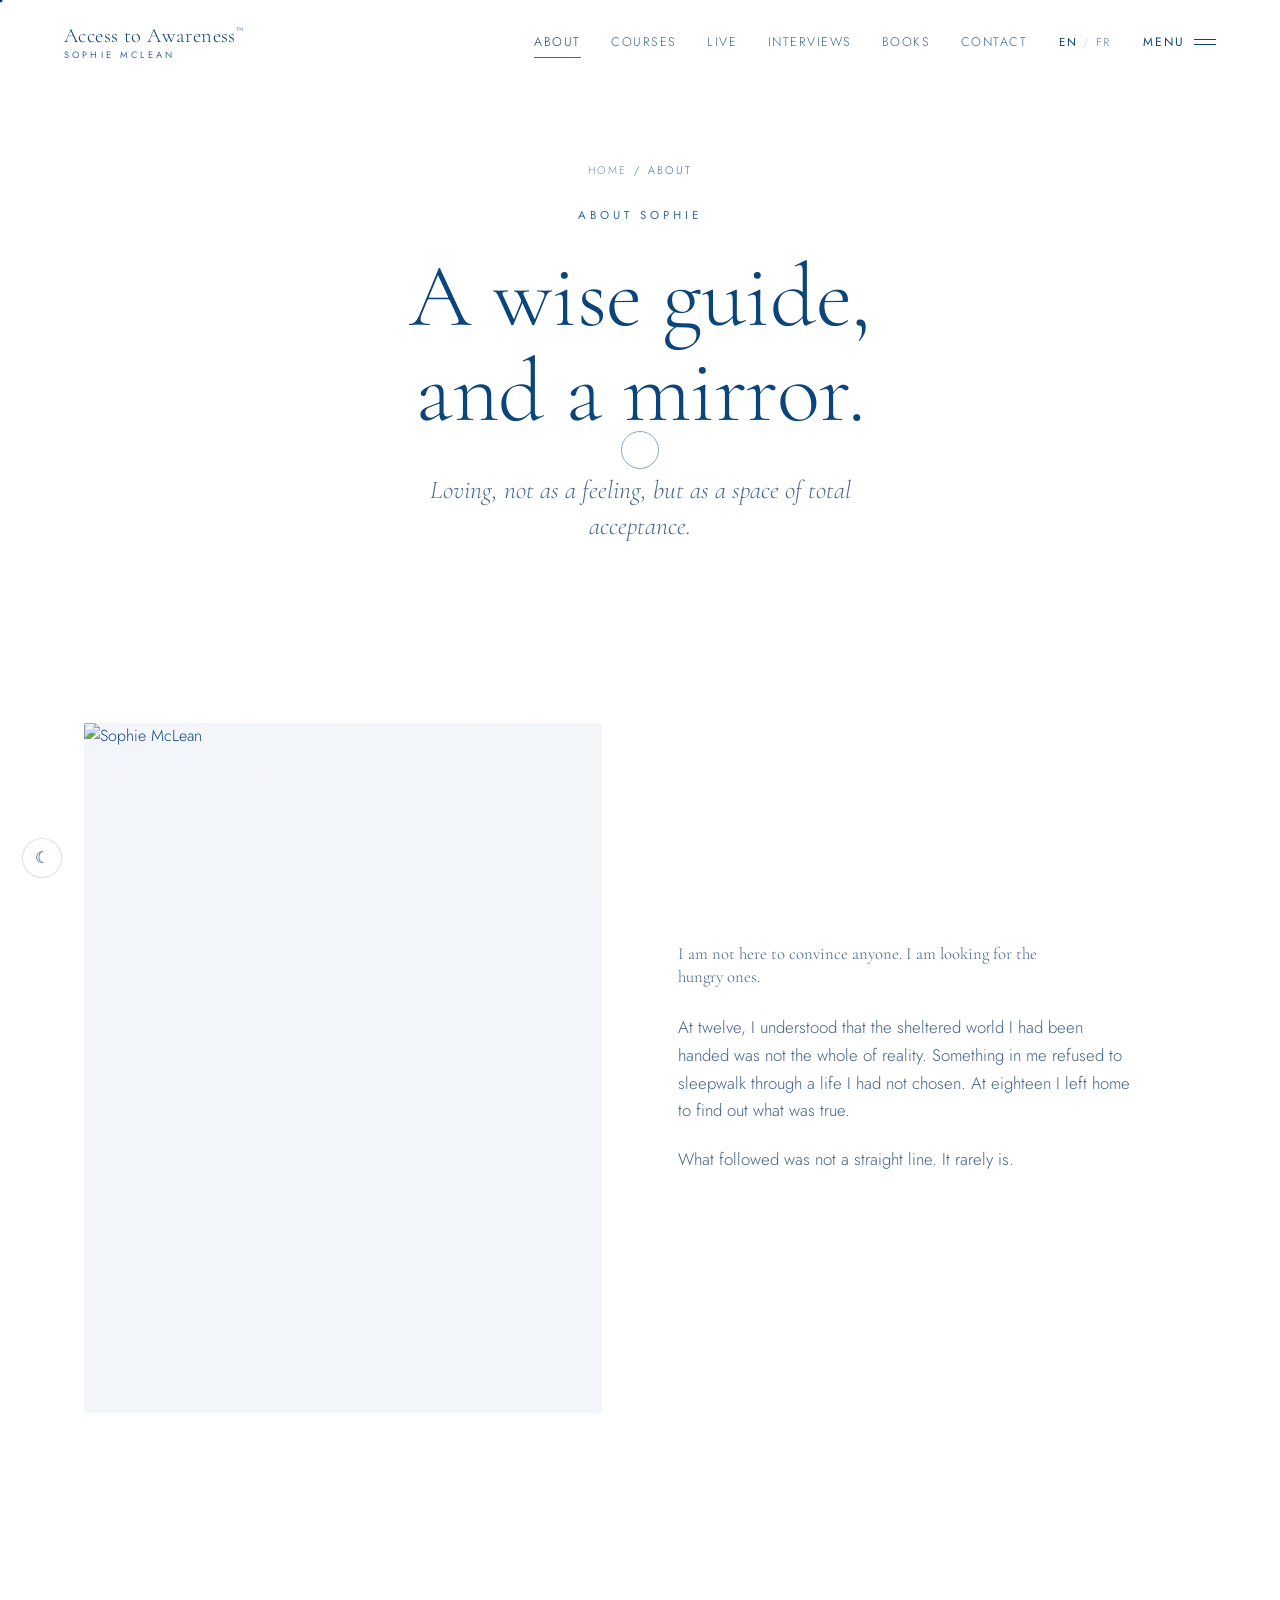
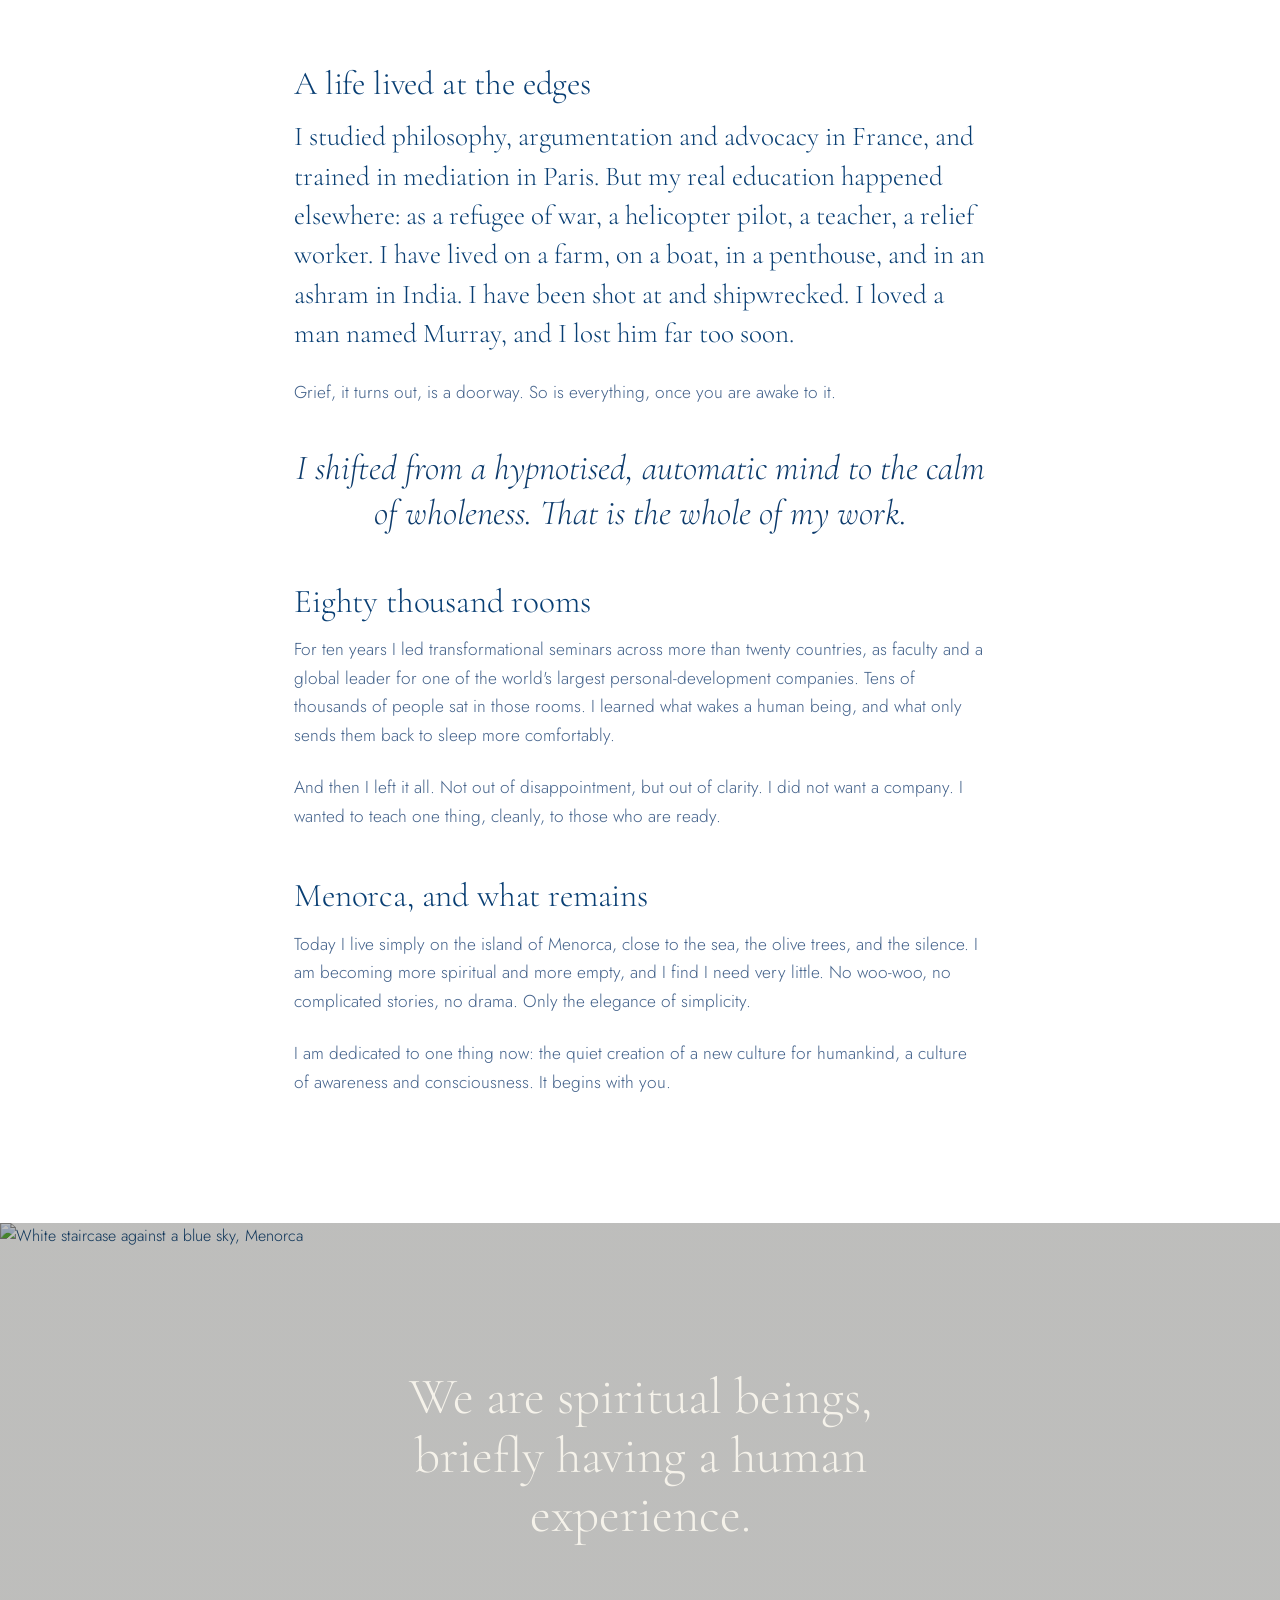
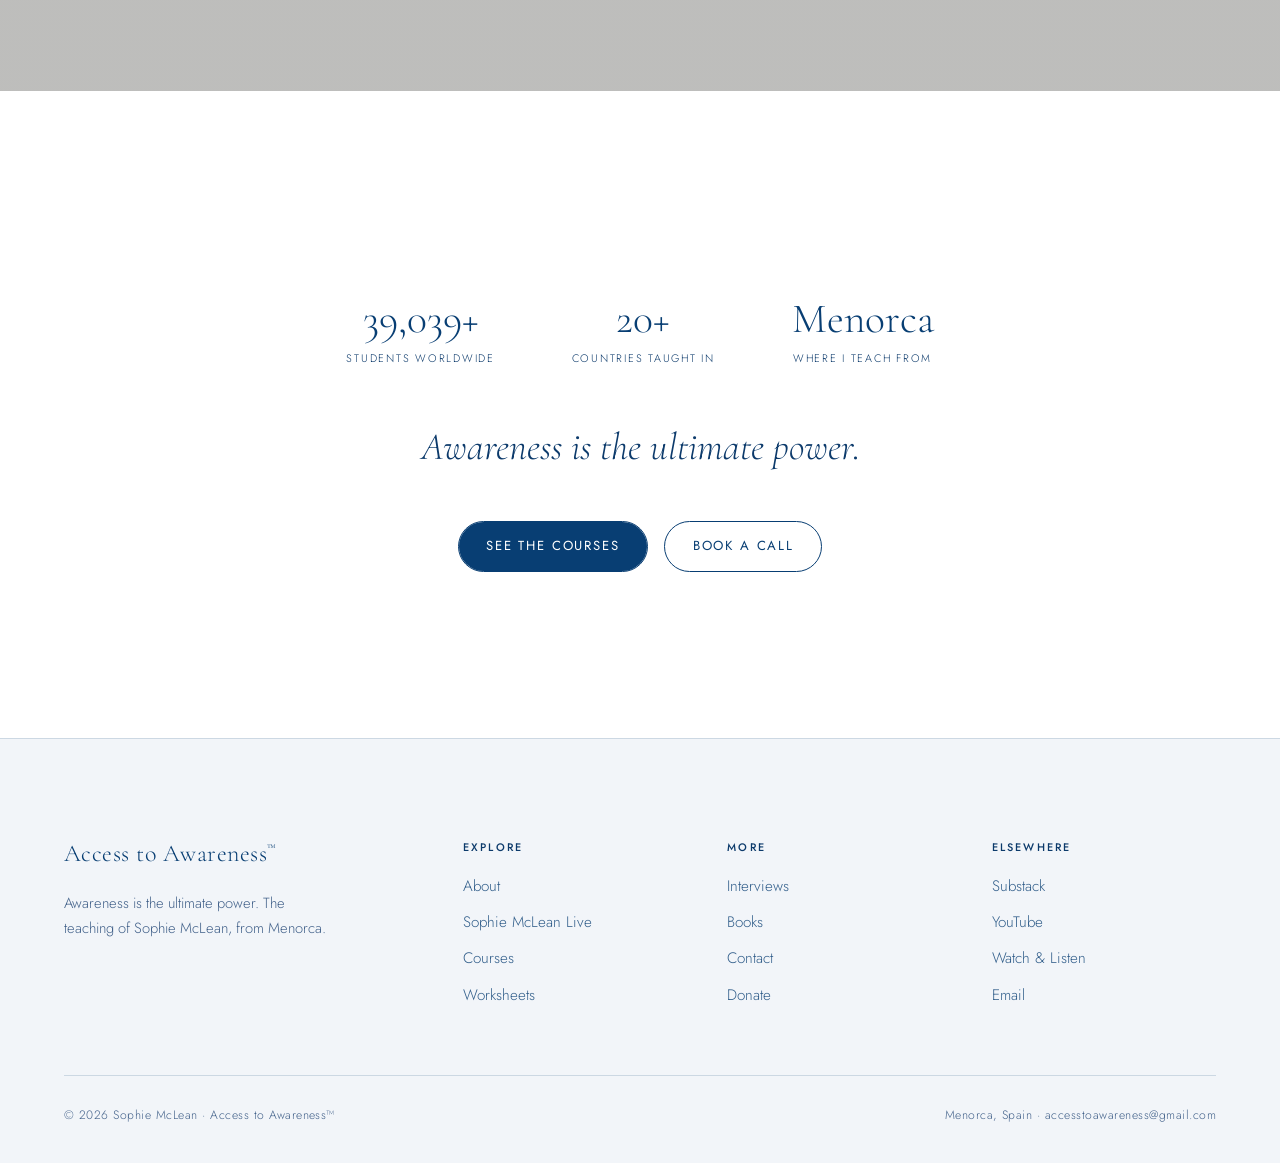
==== commit 8f535b0b: "Use colons for list-introducing spots (EN + FR)" ====
--- a/about.html
+++ b/about.html
@@ -81,7 +81,7 @@
 <section class="pad-sm">
  <div class="wrap-narrow prose">
  <h3 class="fade-up">A life lived at the edges</h3>
- <p class="fade-up">I studied philosophy, argumentation and advocacy in France, and trained in mediation in Paris. But my real education happened elsewhere, as a refugee of war, a helicopter pilot, a teacher, a relief worker. I have lived on a farm, on a boat, in a penthouse, and in an ashram in India. I have been shot at and shipwrecked. I loved a man named Murray, and I lost him far too soon.</p>
+ <p class="fade-up">I studied philosophy, argumentation and advocacy in France, and trained in mediation in Paris. But my real education happened elsewhere: as a refugee of war, a helicopter pilot, a teacher, a relief worker. I have lived on a farm, on a boat, in a penthouse, and in an ashram in India. I have been shot at and shipwrecked. I loved a man named Murray, and I lost him far too soon.</p>
  <p class="fade-up">Grief, it turns out, is a doorway. So is everything, once you are awake to it.</p>
 
  <p class="pull fade-up">I shifted from a hypnotised, automatic mind to the calm of wholeness. That is the whole of my work.</p>
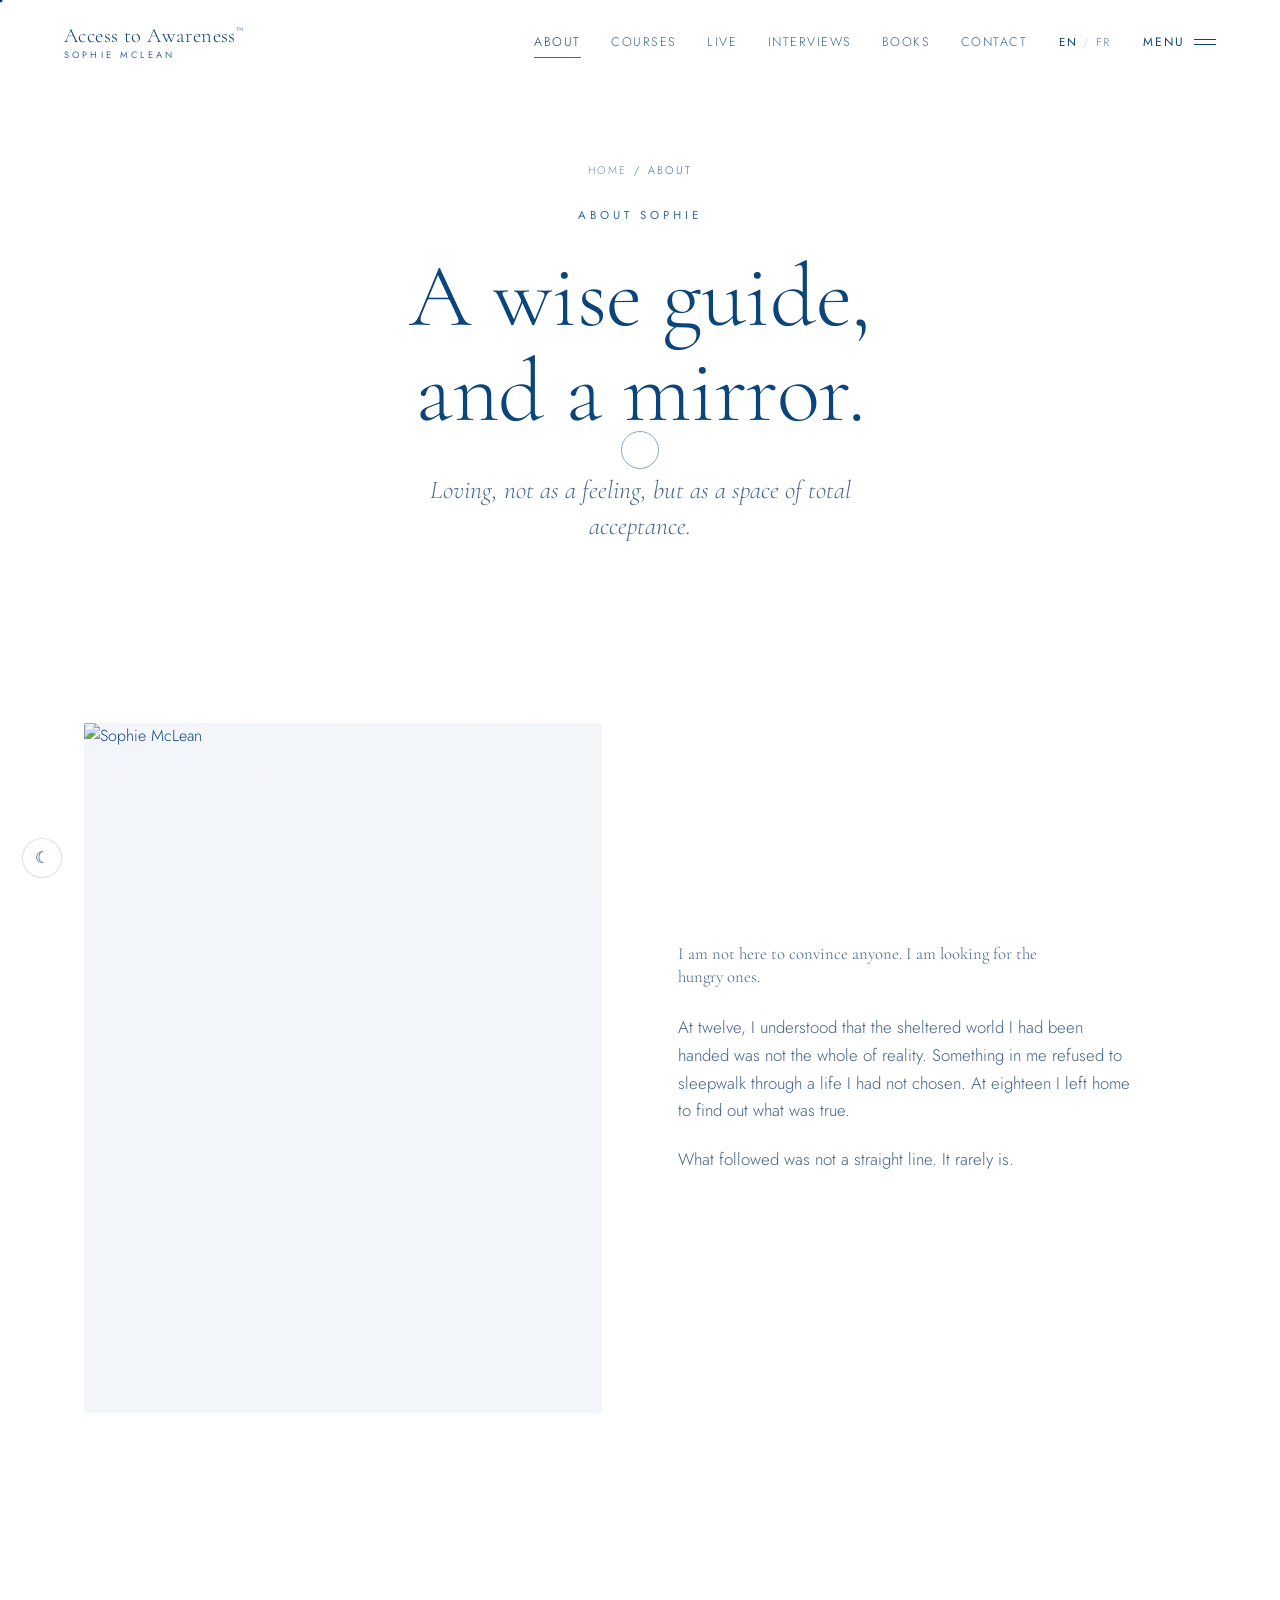
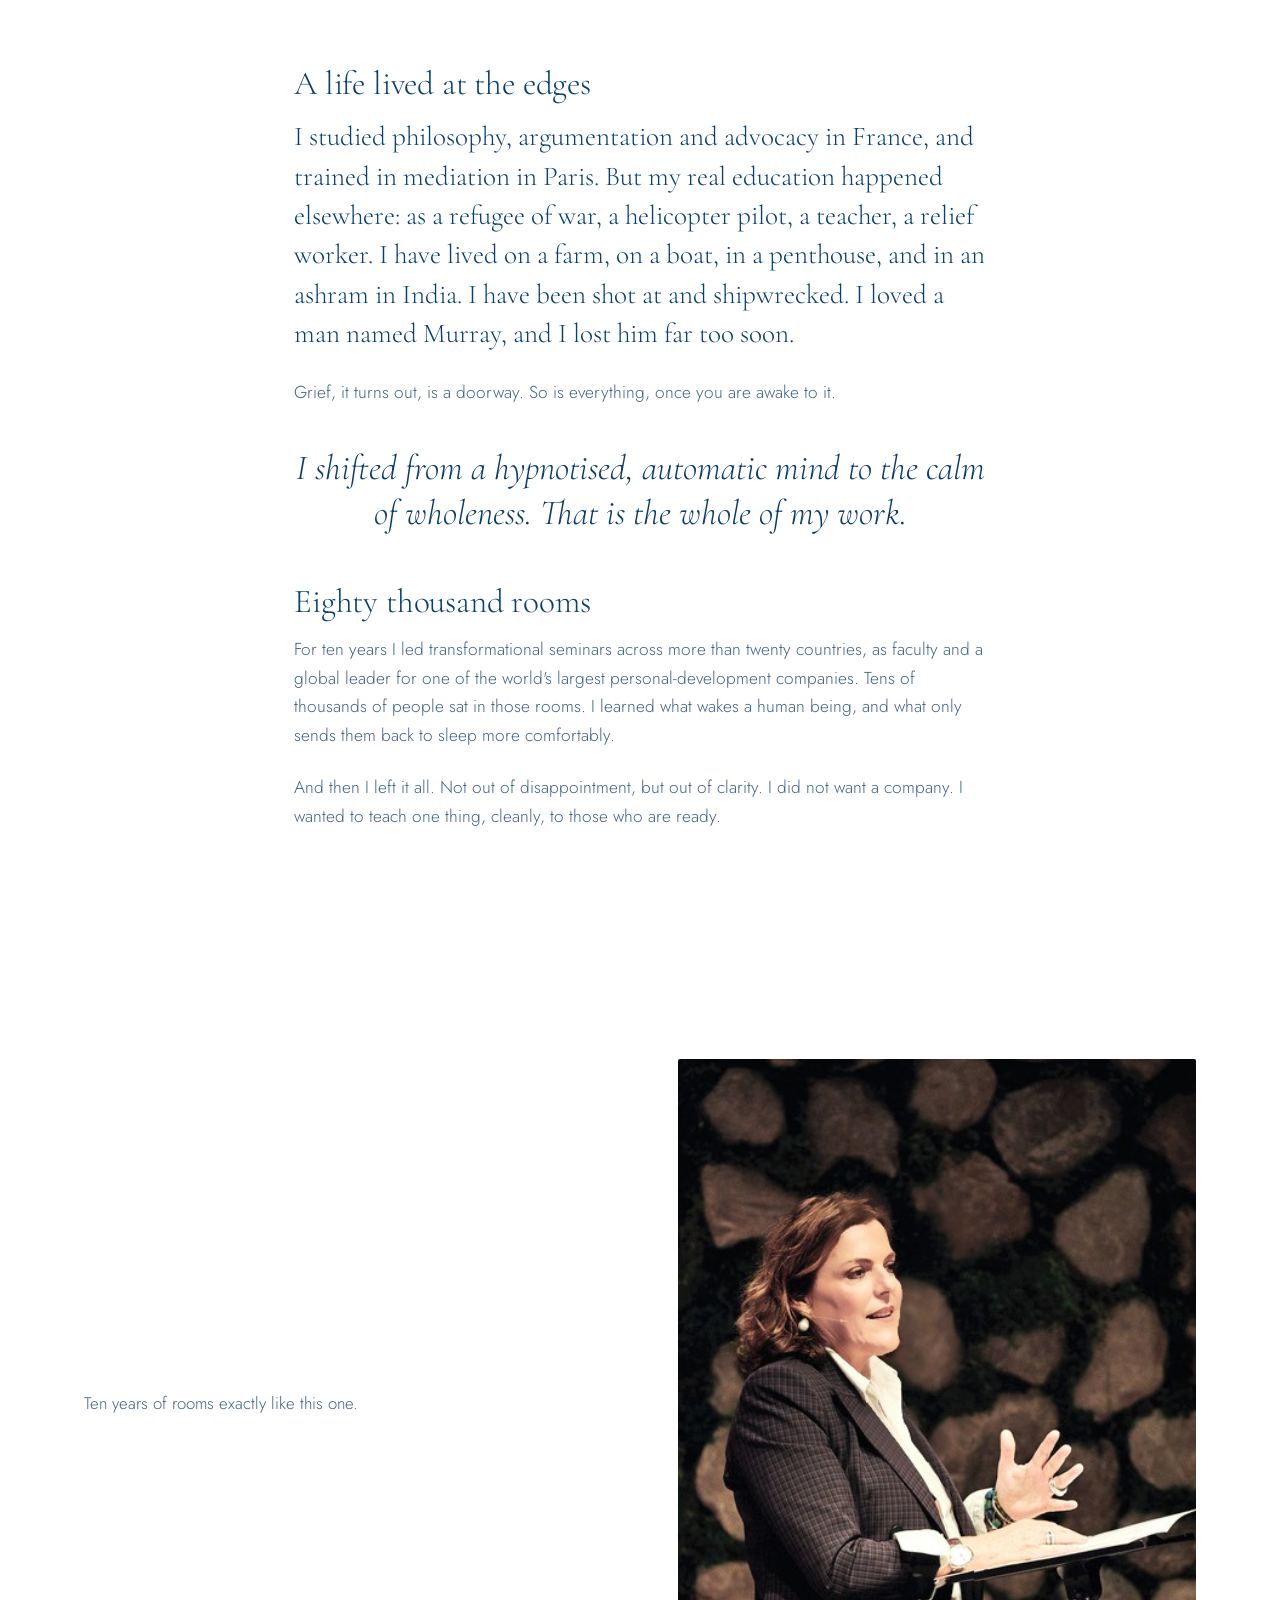
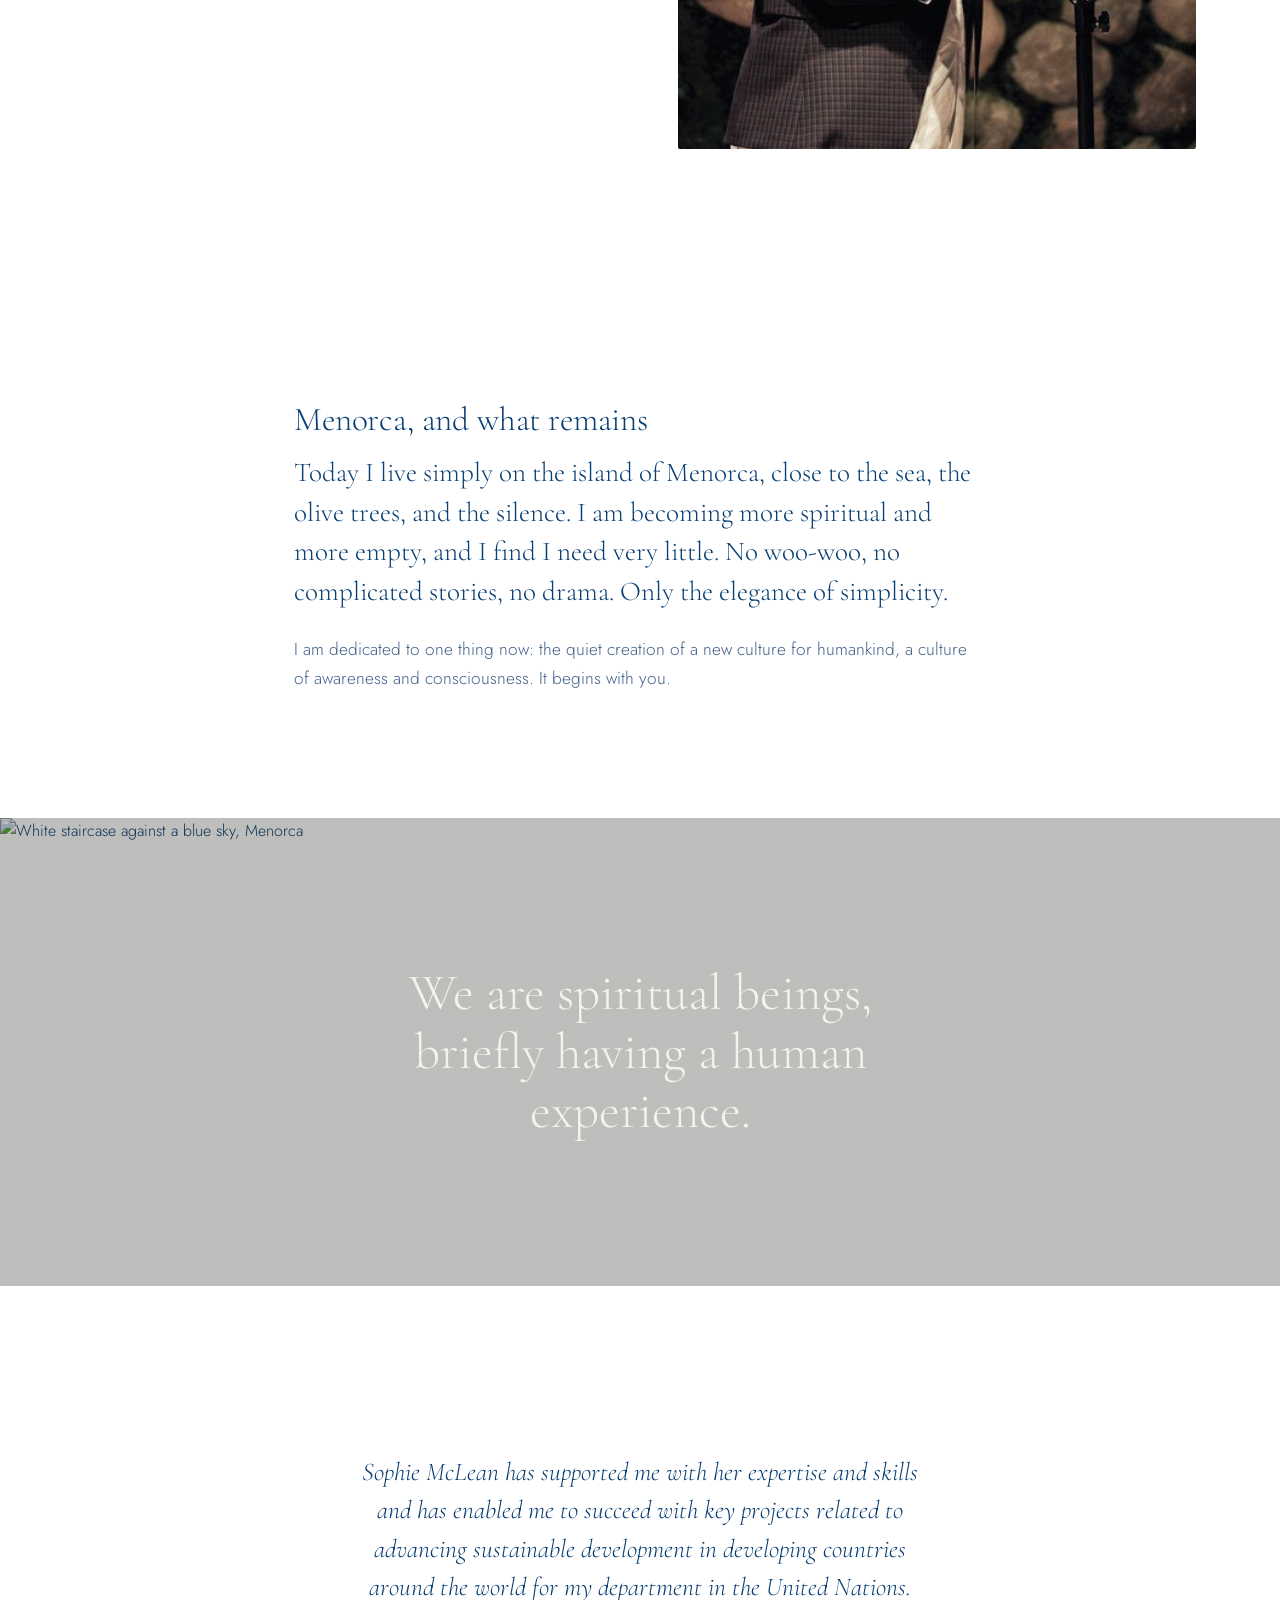
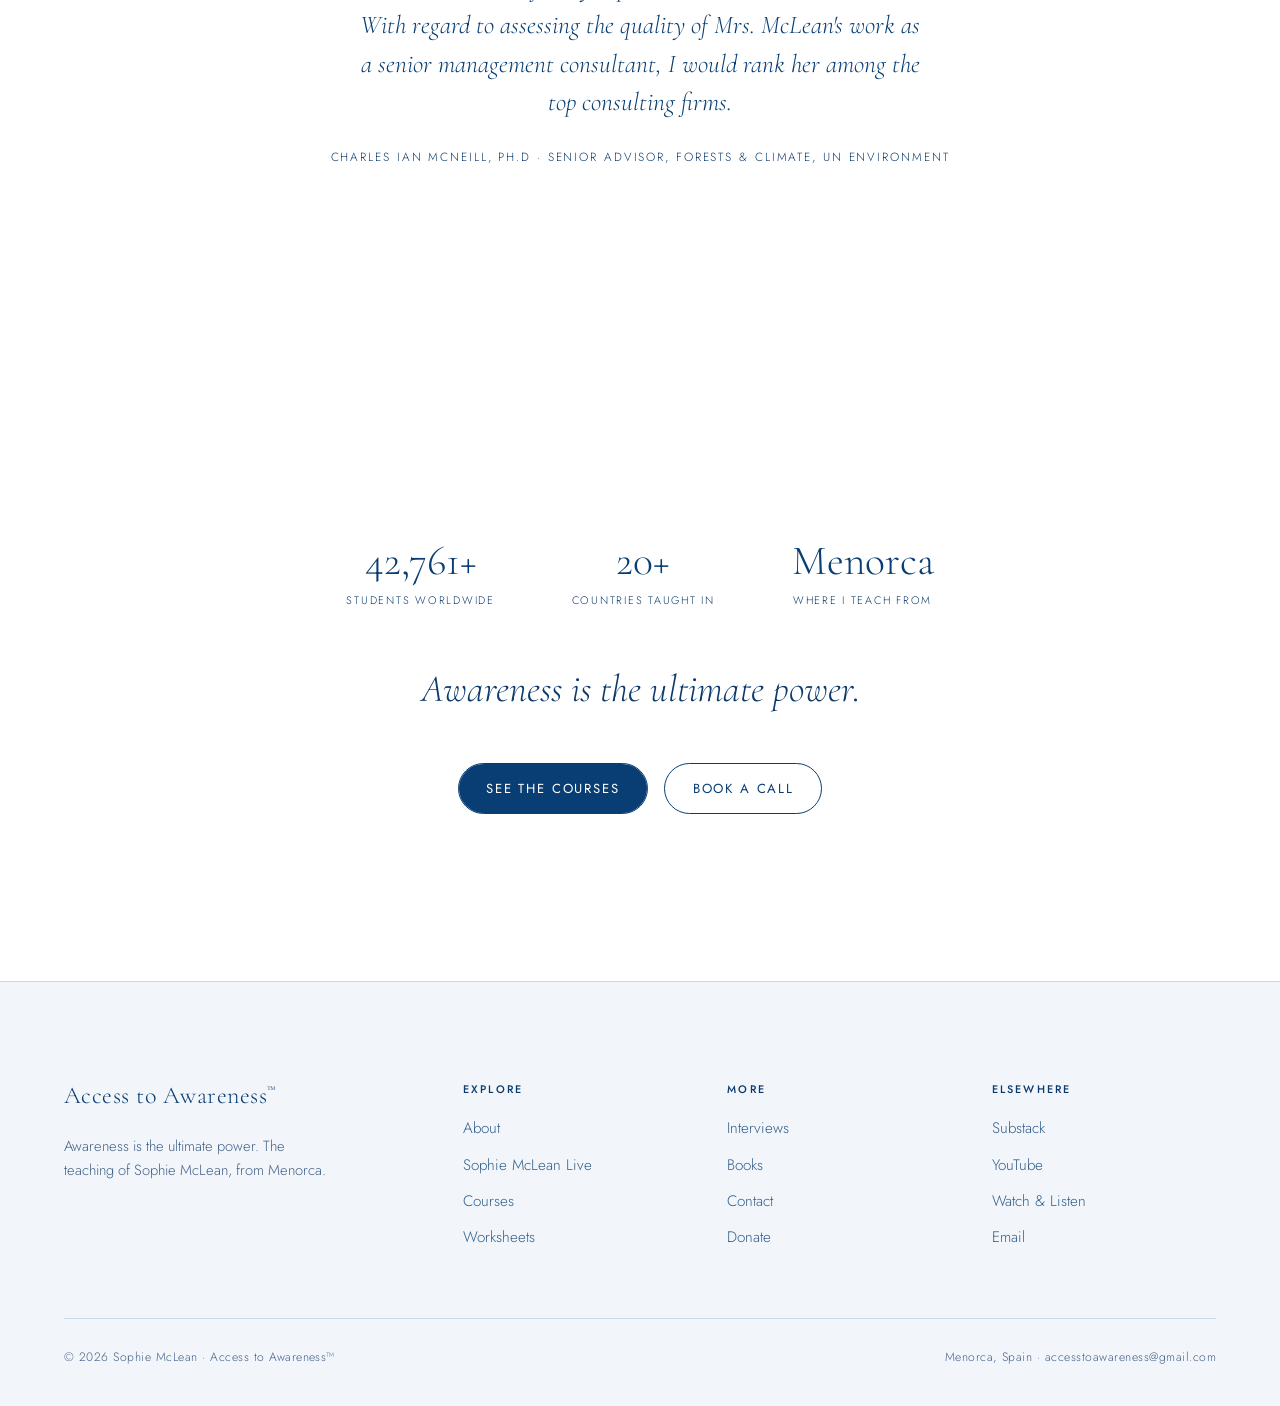
==== commit c383fbc2: "Apply Sophie's edits: sliding-scale pricing tiers, testimonials, Substack embeds, seminar photos, do" ====
--- a/about.html
+++ b/about.html
@@ -89,7 +89,22 @@
  <h3 class="fade-up">Eighty thousand rooms</h3>
  <p class="fade-up">For ten years I led transformational seminars across more than twenty countries, as faculty and a global leader for one of the world's largest personal-development companies. Tens of thousands of people sat in those rooms. I learned what wakes a human being, and what only sends them back to sleep more comfortably.</p>
  <p class="fade-up">And then I left it all. Not out of disappointment, but out of clarity. I did not want a company. I wanted to teach one thing, cleanly, to those who are ready.</p>
+ </div>
+</section>
 
+<section class="pad-sm">
+ <div class="wrap split reverse">
+ <div class="split-media tall img-mask fade-up">
+ <img src="images/sophie-leading-seminar.jpg" alt="Sophie McLean leading a seminar on stage" loading="lazy" />
+ </div>
+ <div class="split-copy">
+ <p class="pull fade-up" style="margin:0;">Ten years of rooms exactly like this one.</p>
+ </div>
+ </div>
+</section>
+
+<section class="pad-sm">
+ <div class="wrap-narrow prose">
  <h3 class="fade-up">Menorca, and what remains</h3>
  <p class="fade-up">Today I live simply on the island of Menorca, close to the sea, the olive trees, and the silence. I am becoming more spiritual and more empty, and I find I need very little. No woo-woo, no complicated stories, no drama. Only the elegance of simplicity.</p>
  <p class="fade-up">I am dedicated to one thing now: the quiet creation of a new culture for humankind, a culture of awareness and consciousness. It begins with you.</p>
@@ -99,6 +114,14 @@
 <section class="band">
  <img src="https://static.wixstatic.com/media/8c7972_aa769ffcf62e41cf9e8beae28effc1e6~mv2.jpg/v1/fill/w_1920,h_1080,al_c,q_82/file.jpg" alt="White staircase against a blue sky, Menorca" loading="lazy" />
  <div class="band-quote"><blockquote>We are spiritual beings, briefly having a human experience.</blockquote></div>
+</section>
+
+<!-- TESTIMONIAL -->
+<section class="pad testimonial">
+ <div class="wrap-narrow fade-up">
+ <blockquote>Sophie McLean has supported me with her expertise and skills and has enabled me to succeed with key projects related to advancing sustainable development in developing countries around the world for my department in the United Nations. With regard to assessing the quality of Mrs. McLean's work as a senior management consultant, I would rank her among the top consulting firms.</blockquote>
+ <p class="attr">Charles Ian McNeill, Ph.D · Senior Advisor, Forests &amp; Climate, UN Environment</p>
+ </div>
 </section>
 
 <section class="pad center">
--- a/styles.css
+++ b/styles.css
@@ -229,6 +229,11 @@
 .quote blockquote{ font-family:var(--serif); font-weight:300; font-size:clamp(2rem,5vw,4rem); line-height:1.14; max-width:18ch; margin:0 auto; }
 .quote .attr{ margin-top:2.2rem; font-size:.74rem; letter-spacing:.22em; text-transform:uppercase; color:var(--olive-dk); }
 
+/* ---- testimonial (longer, paragraph-length quotes) ---- */
+.testimonial{ text-align:center; }
+.testimonial blockquote{ font-family:var(--serif); font-style:italic; font-weight:300; font-size:clamp(1.25rem,2vw,1.6rem); line-height:1.5; color:var(--ink); max-width:52ch; margin:0 auto; }
+.testimonial .attr{ margin-top:1.6rem; font-size:.74rem; letter-spacing:.16em; text-transform:uppercase; color:var(--olive-dk); }
+
 /* ---- books ---- */
 .books-grid{ display:grid; grid-template-columns:1fr 1fr; gap:clamp(2.5rem,6vw,5rem); }
 .book{ display:flex; gap:2.2rem; align-items:flex-start; }
@@ -269,6 +274,8 @@
 .form button{ background:var(--stay-text); color:var(--stay-bg); border:none; border-radius:100px; padding:.95em 2rem; font-family:var(--sans); font-size:.78rem; letter-spacing:.14em; text-transform:uppercase; cursor:pointer; transition:background .4s,color .4s; }
 .form button:hover{ background:var(--olive); color:#fff; }
 .form-note{ margin-top:1rem; font-size:.8rem; color:var(--sand); min-height:1.2em; letter-spacing:.05em; }
+.substack-embed{ display:flex; justify-content:center; margin:2.6rem auto 0; max-width:480px; }
+.substack-embed iframe{ width:100%; max-width:480px; }
 .sub-line{ margin-top:1.8rem; font-size:.82rem; }
 .sub-line a{ color:var(--sand); }
 
@@ -281,6 +288,16 @@
 .who-list li{ display:flex; gap:1rem; align-items:flex-start; color:var(--ink-soft); }
 .who-list li::before{ content:""; flex:0 0 8px; height:8px; margin-top:.55em; border-radius:50%; background:var(--olive); }
 @media(max-width:760px){ .contact-grid{ grid-template-columns:1fr; } }
+
+/* ---- price tiers ---- */
+.price-tiers{ display:grid; grid-template-columns:repeat(3,1fr); gap:1.1rem; margin-top:1.8rem; max-width:56rem; }
+.price-tiers .tier{ border:1px solid var(--line); border-radius:3px; padding:1.7rem 1.4rem; text-align:center; transition:border-color .4s var(--ease); }
+.price-tiers .tier.is-suggested{ border-color:var(--olive); position:relative; }
+.price-tiers .tier-badge{ position:absolute; top:-.7em; left:50%; transform:translateX(-50%); background:var(--bg); padding:0 .8em; font-size:.62rem; letter-spacing:.14em; text-transform:uppercase; color:var(--olive-dk); white-space:nowrap; }
+.price-tiers .amount{ display:block; font-family:var(--serif); font-size:2.1rem; color:var(--ink); line-height:1; }
+.price-tiers .label{ display:block; margin-top:.6rem; font-size:.66rem; letter-spacing:.16em; text-transform:uppercase; color:var(--olive-dk); }
+.price-tiers p{ margin-top:.9rem; font-size:.86rem; color:var(--ink-soft); line-height:1.5; }
+@media(max-width:760px){ .price-tiers{ grid-template-columns:1fr; } }
 
 /* ---- final cta ---- */
 .final{ text-align:center; }
